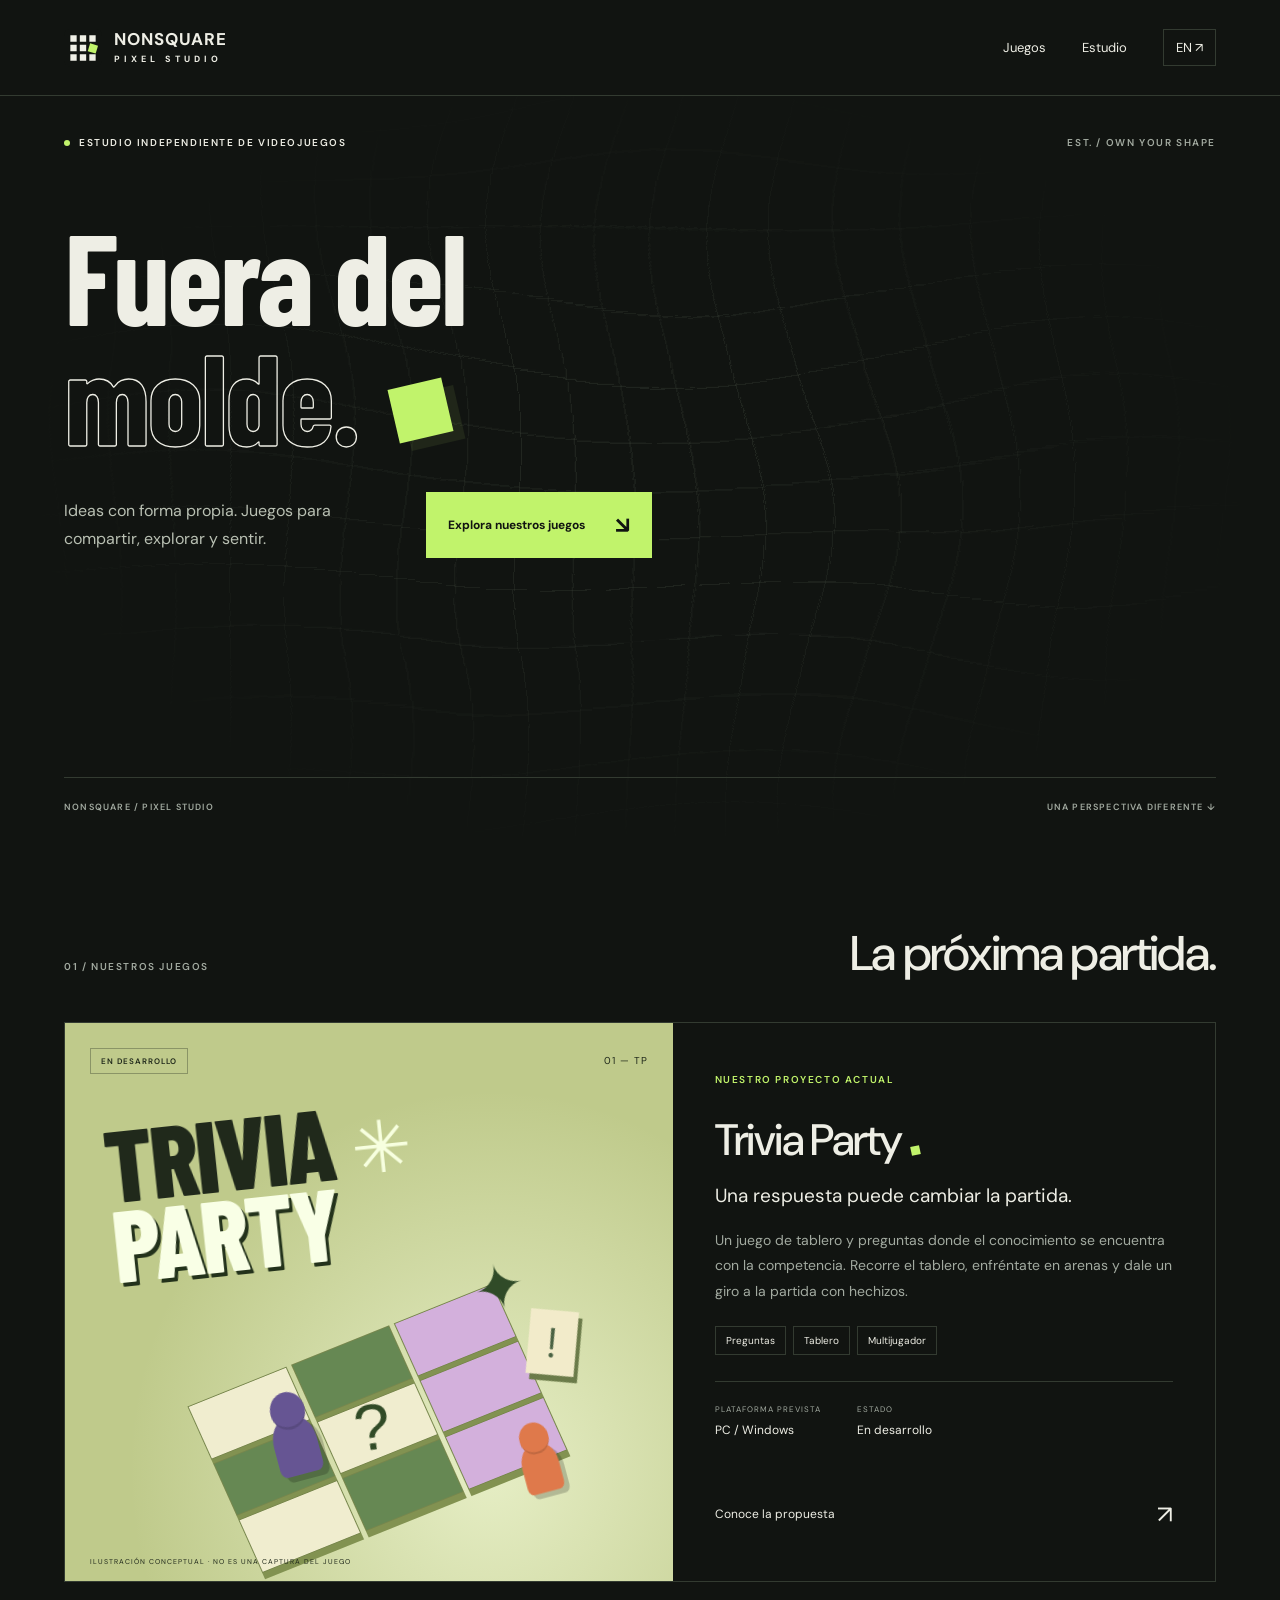
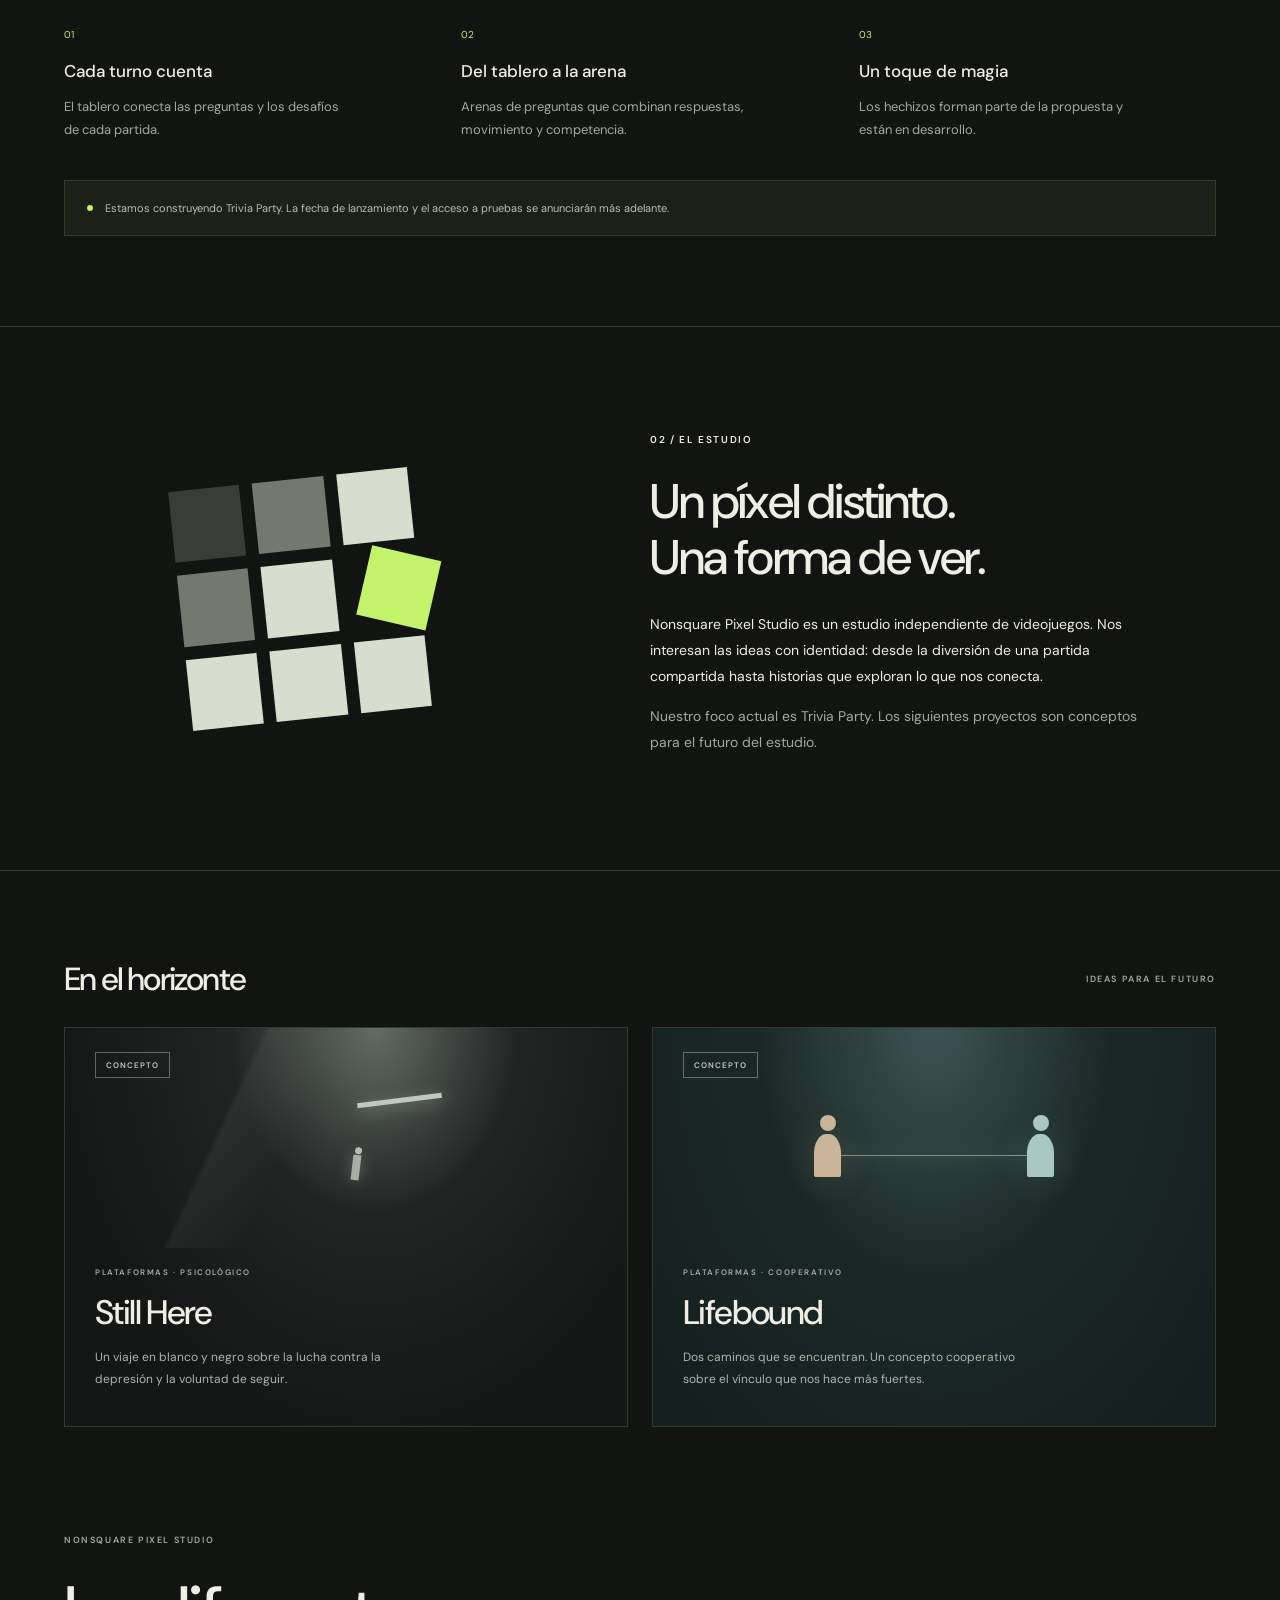
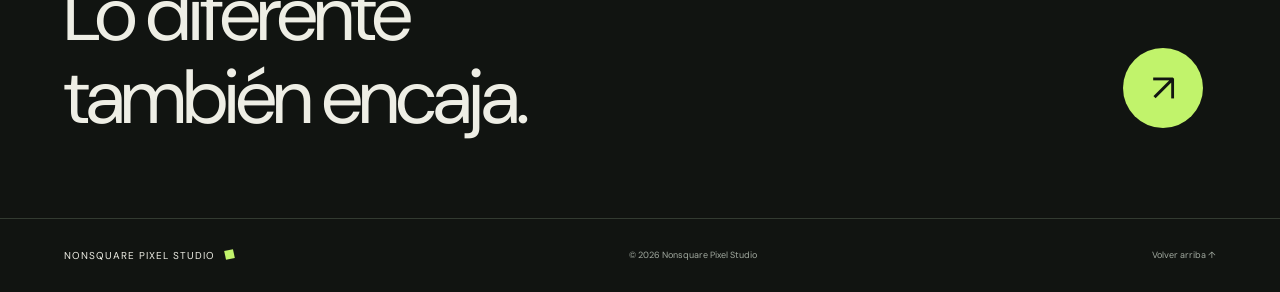
==== index.html @ 7e433d8d "primer commit" ====
<!doctype html>
<html lang="es">
<head>
  <meta charset="utf-8">
  <meta name="viewport" content="width=device-width, initial-scale=1">
  <meta name="theme-color" content="#111411">
  <meta name="description" content="Nonsquare Pixel Studio. Estudio independiente de videojuegos. Descubre Trivia Party y nuestros próximos proyectos.">
  <title>Nonsquare Pixel Studio — Independent games</title>
  <link rel="icon" type="image/svg+xml" href="assets/icon.svg">
  <link rel="stylesheet" href="styles.css">
  <script src="script.js" defer></script>
</head>
<body>
  <a class="skip-link" href="#main" data-es="Saltar al contenido" data-en="Skip to content">Saltar al contenido</a>
  <header class="site-header">
    <a class="brand" href="#" aria-label="Nonsquare Pixel Studio"><img src="assets/icon.svg" width="38" height="38" alt=""><span>NONSQUARE<span class="brand-sub">PIXEL STUDIO</span></span></a>
    <nav aria-label="Principal"><a href="#games" data-es="Juegos" data-en="Games">Juegos</a><a href="#studio" data-es="Estudio" data-en="Studio">Estudio</a><button id="language" type="button" aria-label="Switch to English">EN <span aria-hidden="true">↗</span></button></nav>
  </header>
  <main id="main">
    <section class="hero" aria-labelledby="hero-title">
      <svg class="wave-grid" viewBox="0 0 1440 900" preserveAspectRatio="xMidYMid slice" aria-hidden="true"><defs><pattern id="grid" width="65" height="65" patternUnits="userSpaceOnUse"><path d="M65 0H0V65" fill="none" stroke="#a5b89b" stroke-width=".7"/></pattern><filter id="wave"><feTurbulence type="fractalNoise" baseFrequency=".002 .003" numOctaves="1" seed="8" result="noise"/><feDisplacementMap in="SourceGraphic" in2="noise" scale="190" xChannelSelector="R" yChannelSelector="G"/></filter><radialGradient id="fade"><stop offset="0" stop-color="white"/><stop offset="1" stop-color="black"/></radialGradient><mask id="mask"><rect width="1440" height="900" fill="url(#fade)"/></mask></defs><g mask="url(#mask)" opacity=".45"><rect x="-150" y="-150" width="1800" height="1200" fill="url(#grid)" filter="url(#wave)"/></g></svg>
      <div class="hero-top"><span class="eyebrow"><i></i> <span data-es="ESTUDIO INDEPENDIENTE DE VIDEOJUEGOS" data-en="INDEPENDENT GAME STUDIO">ESTUDIO INDEPENDIENTE DE VIDEOJUEGOS</span></span><span class="tiny hero-index">EST. / OWN YOUR SHAPE</span></div>
      <div class="hero-copy"><h1 id="hero-title"><span data-es="Fuera del" data-en="Outside the">Fuera del</span><br><span class="outlined" data-es="molde." data-en="ordinary.">molde.</span><span class="rogue-pixel" aria-hidden="true"></span></h1><div class="hero-bottom"><p data-es="Ideas con forma propia. Juegos para compartir, explorar y sentir." data-en="Ideas with a shape of their own. Games to share, explore, and feel.">Ideas con forma propia. Juegos para compartir, explorar y sentir.</p><a class="button primary" href="#games"><span data-es="Explora nuestros juegos" data-en="Explore our games">Explora nuestros juegos</span><span aria-hidden="true">↘</span></a></div></div>
      <div class="hero-footer"><span>NONSQUARE / PIXEL STUDIO</span><span data-es="UNA PERSPECTIVA DIFERENTE ↓" data-en="A DIFFERENT PERSPECTIVE ↓">UNA PERSPECTIVA DIFERENTE ↓</span></div>
    </section>
    <section class="games section-wrap" id="games" aria-labelledby="games-title">
      <div class="section-heading"><span class="eyebrow" data-es="01 / NUESTROS JUEGOS" data-en="01 / OUR GAMES">01 / NUESTROS JUEGOS</span><h2 id="games-title" data-es="La próxima partida." data-en="Your next game night.">La próxima partida.</h2></div>
      <article class="featured-game">
        <div class="game-art"><div class="art-top"><span class="tag dark" data-es="EN DESARROLLO" data-en="IN DEVELOPMENT">EN DESARROLLO</span><span>01 — TP</span></div><div class="party-title" aria-hidden="true">TRIVIA<br><span>PARTY</span><b>✳</b></div><div class="board-scene" aria-hidden="true"><div class="board-path"><span></span><span></span><span></span><span></span><span></span><span></span><span></span><span></span><span></span></div><div class="pawn pawn-one"></div><div class="pawn pawn-two"></div><div class="question-tile">?</div><div class="spark">✦</div><div class="floating-tile">!</div></div><span class="art-caption" data-es="ILUSTRACIÓN CONCEPTUAL · NO ES UNA CAPTURA DEL JUEGO" data-en="CONCEPT ART · NOT A GAMEPLAY SCREENSHOT">ILUSTRACIÓN CONCEPTUAL · NO ES UNA CAPTURA DEL JUEGO</span></div>
        <div class="game-copy"><span class="eyebrow accent" data-es="NUESTRO PROYECTO ACTUAL" data-en="OUR CURRENT PROJECT">NUESTRO PROYECTO ACTUAL</span><h3>Trivia Party<span class="small-pixel" aria-hidden="true"></span></h3><p class="lead" data-es="Una respuesta puede cambiar la partida." data-en="One answer can change the game.">Una respuesta puede cambiar la partida.</p><p data-es="Un juego de tablero y preguntas donde el conocimiento se encuentra con la competencia. Recorre el tablero, enfréntate en arenas y dale un giro a la partida con hechizos." data-en="A board and trivia game where knowledge meets competition. Travel across the board, face off in arenas, and turn the game around with spells.">Un juego de tablero y preguntas donde el conocimiento se encuentra con la competencia. Recorre el tablero, enfréntate en arenas y dale un giro a la partida con hechizos.</p><div class="tags"><span data-es="Preguntas" data-en="Trivia">Preguntas</span><span data-es="Tablero" data-en="Board game">Tablero</span><span data-es="Multijugador" data-en="Multiplayer">Multijugador</span></div><dl class="game-details"><div><dt data-es="PLATAFORMA PREVISTA" data-en="PLANNED PLATFORM">PLATAFORMA PREVISTA</dt><dd>PC / Windows</dd></div><div><dt data-es="ESTADO" data-en="STATUS">ESTADO</dt><dd data-es="En desarrollo" data-en="In development">En desarrollo</dd></div></dl><a class="text-link" href="#trivia-details"><span data-es="Conoce la propuesta" data-en="Discover the concept">Conoce la propuesta</span><span aria-hidden="true">↗</span></a></div>
      </article>
      <div class="game-features" id="trivia-details"><div><span class="feature-number">01</span><h4 data-es="Cada turno cuenta" data-en="Every turn counts">Cada turno cuenta</h4><p data-es="El tablero conecta las preguntas y los desafíos de cada partida." data-en="The board connects the questions and challenges of each match.">El tablero conecta las preguntas y los desafíos de cada partida.</p></div><div><span class="feature-number">02</span><h4 data-es="Del tablero a la arena" data-en="From board to arena">Del tablero a la arena</h4><p data-es="Arenas de preguntas que combinan respuestas, movimiento y competencia." data-en="Trivia arenas that bring together answers, movement, and competition.">Arenas de preguntas que combinan respuestas, movimiento y competencia.</p></div><div><span class="feature-number">03</span><h4 data-es="Un toque de magia" data-en="A little magic">Un toque de magia</h4><p data-es="Los hechizos forman parte de la propuesta y están en desarrollo." data-en="Spells are part of the concept and are currently in development.">Los hechizos forman parte de la propuesta y están en desarrollo.</p></div></div>
      <div class="development-note"><span class="status-dot"></span><p data-es="Estamos construyendo Trivia Party. La fecha de lanzamiento y el acceso a pruebas se anunciarán más adelante." data-en="We’re building Trivia Party. A release date and playtest access will be announced later.">Estamos construyendo Trivia Party. La fecha de lanzamiento y el acceso a pruebas se anunciarán más adelante.</p></div>
    </section>
    <section class="studio section-wrap" id="studio" aria-labelledby="studio-title"><div class="studio-symbol" aria-hidden="true"><span></span><span></span><span></span><span></span><span></span><span></span><span></span><span></span><span></span></div><div class="studio-copy"><span class="eyebrow" data-es="02 / EL ESTUDIO" data-en="02 / THE STUDIO">02 / EL ESTUDIO</span><h2 id="studio-title" data-es="Un píxel distinto.\nUna forma de ver." data-en="A different pixel.\nA point of view.">Un píxel distinto.<br>Una forma de ver.</h2><p data-es="Nonsquare Pixel Studio es un estudio independiente de videojuegos. Nos interesan las ideas con identidad: desde la diversión de una partida compartida hasta historias que exploran lo que nos conecta." data-en="Nonsquare Pixel Studio is an independent game studio. We’re drawn to ideas with an identity, from the fun of a shared game to stories that explore what connects us.">Nonsquare Pixel Studio es un estudio independiente de videojuegos. Nos interesan las ideas con identidad: desde la diversión de una partida compartida hasta historias que exploran lo que nos conecta.</p><p class="muted" data-es="Nuestro foco actual es Trivia Party. Los siguientes proyectos son conceptos para el futuro del estudio." data-en="Our current focus is Trivia Party. The following projects are concepts for the studio’s future.">Nuestro foco actual es Trivia Party. Los siguientes proyectos son conceptos para el futuro del estudio.</p></div></section>
    <section class="future section-wrap" aria-labelledby="future-title"><div class="future-heading"><h2 id="future-title" data-es="En el horizonte" data-en="On the horizon">En el horizonte</h2><span class="eyebrow" data-es="IDEAS PARA EL FUTURO" data-en="IDEAS FOR THE FUTURE">IDEAS PARA EL FUTURO</span></div><div class="future-grid"><article class="future-card still"><span class="tag" data-es="CONCEPTO" data-en="CONCEPT">CONCEPTO</span><div class="still-art" aria-hidden="true"><span></span></div><div class="future-content"><span class="tiny" data-es="PLATAFORMAS · PSICOLÓGICO" data-en="PLATFORMER · PSYCHOLOGICAL">PLATAFORMAS · PSICOLÓGICO</span><h3>Still Here</h3><p data-es="Un viaje en blanco y negro sobre la lucha contra la depresión y la voluntad de seguir." data-en="A black-and-white journey about the struggle with depression and the will to keep going.">Un viaje en blanco y negro sobre la lucha contra la depresión y la voluntad de seguir.</p></div></article><article class="future-card lifebound"><span class="tag" data-es="CONCEPTO" data-en="CONCEPT">CONCEPTO</span><div class="life-art" aria-hidden="true"><span></span><i></i><span></span></div><div class="future-content"><span class="tiny" data-es="PLATAFORMAS · COOPERATIVO" data-en="PLATFORMER · CO-OP">PLATAFORMAS · COOPERATIVO</span><h3>Lifebound</h3><p data-es="Dos caminos que se encuentran. Un concepto cooperativo sobre el vínculo que nos hace más fuertes." data-en="Two paths that meet. A co-op concept about the connection that makes us stronger.">Dos caminos que se encuentran. Un concepto cooperativo sobre el vínculo que nos hace más fuertes.</p></div></article></div></section>
    <section class="closing section-wrap"><span class="eyebrow">NONSQUARE PIXEL STUDIO</span><p data-es="Lo diferente\ntambién encaja." data-en="Different\nbelongs here.">Lo diferente<br>también encaja.</p><a href="#games" class="round-link" aria-label="Volver a los juegos" data-label-es="Volver a los juegos" data-label-en="Back to games">↗</a></section>
  </main>
  <footer class="site-footer"><a class="footer-name" href="#">NONSQUARE PIXEL STUDIO<span class="small-pixel" aria-hidden="true"></span></a><span>© <span id="year">2026</span> Nonsquare Pixel Studio</span><a href="#" data-es="Volver arriba ↑" data-en="Back to top ↑">Volver arriba ↑</a></footer>
</body>
</html>
---- styles.css ----
@import url('https://fonts.googleapis.com/css2?family=Barlow+Condensed:wght@600;700;800&family=DM+Sans:wght@400;500;600;700&display=swap');
:root{--bg:#111411;--paper:#eeeee5;--muted:#a2aaa0;--green:#c1f36b;--line:#333b31}*{box-sizing:border-box}html{scroll-behavior:smooth;scroll-padding-top:95px}body{margin:0;background:var(--bg);color:var(--paper);font-family:'DM Sans',Arial,sans-serif;-webkit-font-smoothing:antialiased}a{color:inherit;text-decoration:none}button{font:inherit}a,button{-webkit-tap-highlight-color:transparent}a:focus-visible,button:focus-visible{outline:2px solid var(--green);outline-offset:7px}::selection{background:var(--green);color:var(--bg)}.skip-link{position:fixed;top:-80px;left:20px;background:var(--green);color:var(--bg);padding:15px;z-index:10}.skip-link:focus{top:15px}.site-header{height:96px;max-width:1440px;margin:auto;padding:0 5%;display:flex;align-items:center;justify-content:space-between;border-bottom:1px solid var(--line)}.brand{display:flex;align-items:center;gap:12px;font-size:17px;font-weight:700;letter-spacing:1px;line-height:1.1}.brand-sub{display:block;font-size:9px;letter-spacing:4px;margin-top:6px}nav{display:flex;gap:36px;align-items:center;font-size:13px}nav a:hover,.text-link:hover,footer a:hover{color:var(--green)}#language{background:transparent;color:var(--paper);border:1px solid var(--line);padding:9px 12px;cursor:pointer}#language:hover{border-color:var(--green)}.hero{max-width:1440px;margin:auto;min-height:740px;position:relative;overflow:hidden;padding:40px 5% 0;display:flex;flex-direction:column}.wave-grid{position:absolute;width:100%;height:100%;inset:0;z-index:-1}.hero-top,.hero-footer{display:flex;justify-content:space-between;gap:20px}.eyebrow,.tiny,.hero-footer,.tag{font-size:10px;letter-spacing:1.6px;font-weight:600}.eyebrow{display:inline-flex;align-items:center;gap:9px}.eyebrow i,.status-dot{width:6px;height:6px;background:var(--green);display:inline-block;flex-shrink:0;border-radius:50%}.hero-index{color:var(--muted)}.hero-copy{padding:66px 0 70px;max-width:1000px}h1{font-size:clamp(90px,10vw,148px);font-family:'Barlow Condensed','Arial Narrow',Impact,sans-serif;font-weight:700;letter-spacing:-3px;line-height:.94;margin:0;position:relative;width:fit-content}.outlined{color:transparent;-webkit-text-stroke:1.3px var(--paper)}.rogue-pixel{display:inline-block;width:55px;height:55px;background:var(--green);transform:rotate(-13deg);margin:0 0 8px 35px;box-shadow:10px 10px 0 #c1f36b15}.hero-bottom{display:flex;gap:72px;align-items:center;margin-top:36px}.hero-bottom p{font-size:16px;line-height:1.7;color:#b9c0b3;max-width:290px;margin:0}.button{display:inline-flex;align-items:center;gap:30px;font-size:12px;font-weight:700;padding:18px 22px;transition:background .2s,transform .2s}.primary{background:var(--green);color:var(--bg)}.primary:hover{background:#d5ff99;transform:translateY(-3px)}.button>span:last-child{font-size:23px}.hero-footer{margin-top:auto;border-top:1px solid var(--line);padding:23px 0;font-size:9px;letter-spacing:1.2px;color:var(--muted)}.section-wrap{max-width:1440px;padding:90px 5%;margin:auto}.section-heading{display:flex;align-items:baseline;justify-content:space-between;margin-bottom:40px}.section-heading .eyebrow{color:var(--muted)}h2{font-size:clamp(30px,3.8vw,51px);font-weight:500;letter-spacing:-1.8px;margin:0;line-height:1.15;white-space:pre-line}.featured-game{display:grid;grid-template-columns:1.12fr 1fr;min-height:560px;border:1px solid var(--line)}.game-art{background:#bfca8b;color:#20291b;min-height:550px;position:relative;overflow:hidden;padding:25px;background-image:radial-gradient(ellipse at 70% 80%,#e6eec5,transparent 60%)}.art-top{display:flex;justify-content:space-between;font-size:10px;letter-spacing:1px;align-items:center}.tag{padding:7px 10px;border:1px solid #ffffff55;display:inline-block;font-size:8px;letter-spacing:1px}.tag.dark{border-color:#20291b55}.party-title{font-family:'Barlow Condensed',Impact,sans-serif;font-weight:800;font-size:100px;letter-spacing:-3px;line-height:.8;position:relative;margin:38px 0 0 18px;transform:rotate(-6deg);width:fit-content;z-index:2}.party-title>span{color:#f9ffe6;text-shadow:3px 4px #23321b}.party-title b{position:absolute;right:-75px;top:20px;color:#f7ffdf;font-size:72px;font-weight:400}.board-scene{position:absolute;width:420px;height:270px;bottom:40px;left:50%;transform:translateX(-42%) rotate(-15deg)}.board-path{display:grid;grid-template-columns:repeat(3,1fr);gap:5px;transform:rotateX(30deg) rotateZ(-8deg);position:absolute;bottom:15px;left:15px;width:330px;height:210px}.board-path span{background:#f0edcf;border:1px solid #77864c;box-shadow:0 8px 0 #829251}.board-path span:nth-child(2n){background:#668853}.board-path span:nth-child(3n){background:#d3b0dc}.question-tile{position:absolute;bottom:85px;left:157px;font-family:Impact,sans-serif;font-size:65px;transform:rotate(8deg);color:#314b27}.pawn{position:absolute;width:44px;height:59px;background:#665593;border-radius:45% 45% 15% 15%;box-shadow:5px 6px 0 #0003;z-index:2}.pawn:before{content:'';position:absolute;width:35px;height:35px;background:inherit;border-radius:50%;left:5px;top:-25px;border-bottom:3px solid #0002}.pawn-one{left:75px;bottom:95px}.pawn-two{background:#df794b;right:70px;bottom:10px;transform:scale(.85)}.spark{position:absolute;right:60px;top:5px;font-size:62px;color:#304b28}.floating-tile{position:absolute;background:#f2ebca;color:#4a6243;padding:5px 20px;font-size:42px;right:25px;top:80px;transform:rotate(20deg);box-shadow:4px 6px 0 #6b7b49}.art-caption{position:absolute;bottom:15px;left:25px;font-size:7px;letter-spacing:1px;max-width:90%}.game-copy{padding:50px 42px;display:flex;flex-direction:column;align-items:flex-start}.accent{color:var(--green)}h3{font-size:44px;letter-spacing:-1.6px;font-weight:500;margin:25px 0 14px}.small-pixel{width:9px;height:9px;background:var(--green);display:inline-block;margin-left:10px;transform:rotate(-12deg)}.lead{font-size:19px!important;color:var(--paper)!important;line-height:1.4!important}.game-copy p{font-size:14px;line-height:1.85;color:var(--muted);margin:0 0 18px}.tags{display:flex;flex-wrap:wrap;gap:7px;margin-top:3px}.tags span{font-size:10px;border:1px solid var(--line);padding:7px 10px}.game-details{display:flex;gap:36px;width:100%;border-top:1px solid var(--line);padding-top:22px;margin:26px 0}.game-details dt{font-size:8px;color:var(--muted);letter-spacing:1px}.game-details dd{margin:8px 0 0;font-size:12px}.text-link{display:flex;align-items:center;justify-content:space-between;width:100%;padding-top:6px;margin-top:auto;font-size:12px}.text-link>span:last-child{font-size:25px}.game-features{display:grid;grid-template-columns:repeat(3,1fr);gap:40px;padding-top:40px;scroll-margin-top:20px}.feature-number{color:var(--green);font-size:10px}.game-features h4{font-size:17px;font-weight:500;margin:17px 0 10px}.game-features p{font-size:13px;line-height:1.8;color:var(--muted);max-width:290px}.development-note{margin-top:25px;display:flex;align-items:center;gap:12px;padding:18px 22px;background:#1b2118;border:1px solid #303d25}.development-note p{font-size:11px;line-height:1.7;margin:0;color:#b8c0ae}.studio{display:grid;grid-template-columns:1fr 1.2fr;gap:10%;border-top:1px solid var(--line);border-bottom:1px solid var(--line);align-items:center;padding-top:100px;padding-bottom:100px}.studio-symbol{display:grid;grid-template-columns:repeat(3,1fr);gap:13px;width:240px;height:240px;transform:rotate(-6deg);margin:auto}.studio-symbol span{background:#d8ddce}.studio-symbol span:nth-child(6){background:var(--green);transform:rotate(19deg) translate(14px,-5px)}.studio-symbol span:nth-child(1){opacity:.2}.studio-symbol span:nth-child(2),.studio-symbol span:nth-child(4){opacity:.5}.studio-copy h2{margin:26px 0}.studio-copy p{font-size:14px;line-height:1.85;max-width:510px}.muted{color:var(--muted)}.future-heading{display:flex;justify-content:space-between;align-items:center;gap:20px;margin-bottom:30px}.future-heading h2{font-size:32px}.future-heading .eyebrow{color:var(--muted);font-size:9px}.future-grid{display:grid;grid-template-columns:1fr 1fr;gap:24px}.future-card{position:relative;min-height:400px;padding:24px 30px;overflow:hidden;border:1px solid var(--line);display:flex;flex-direction:column;justify-content:space-between;background:#191c1b}.future-card .tag{align-self:flex-start;z-index:2;color:#c1c8be}.future-content{position:relative;z-index:2;padding-top:155px}.future-content .tiny{font-size:8px;color:#a6aca3}.future-content h3{font-size:34px;margin:10px 0}.future-content p{font-size:12px;color:#aeb6ab;line-height:1.8;max-width:340px}.still{background:radial-gradient(ellipse at 55% 0%,#646b65 0%,#202423 33%,#131615 75%)}.still-art{position:absolute;top:0;left:0;width:100%;height:220px;background:linear-gradient(115deg,transparent 30%,#bfc7bb12 31%,transparent 42%)}.still-art:before{content:'';position:absolute;top:70px;left:52%;width:85px;height:5px;background:#c0c9bf;box-shadow:0 3px 15px #d1d8ce70;transform:rotate(-7deg)}.still-art span{position:absolute;top:127px;left:51%;width:8px;height:25px;background:#a7aea5;transform:rotate(7deg);box-shadow:0 0 15px #fff4}.still-art span:before{content:'';position:absolute;top:-8px;left:1px;width:7px;height:7px;background:#b6bdb4;border-radius:50%}.lifebound{background:radial-gradient(ellipse at 50% 0%,#3d5353 0%,#192827 45%,#14201e 90%)}.life-art{position:absolute;top:80px;width:240px;left:50%;transform:translateX(-50%);height:95px;display:flex;align-items:center;justify-content:space-between}.life-art span{width:27px;height:43px;border-radius:45% 45% 5% 5%;background:#c9b498;box-shadow:0 0 35px #d3b57d33;position:relative}.life-art span:last-child{background:#a9c7c3;box-shadow:0 0 35px #a9c7c333}.life-art span:before{content:'';position:absolute;top:-19px;left:6px;width:16px;height:16px;background:inherit;border-radius:50%}.life-art i{height:1px;flex:1;background:linear-gradient(90deg,#c9b498,#a9c7c3);box-shadow:0 0 20px #c7edd6;opacity:.65}.closing{position:relative;padding-top:10px;padding-bottom:80px}.closing p{font-size:clamp(42px,6vw,80px);line-height:1.07;letter-spacing:-3px;white-space:pre-line;margin:25px 0 0;max-width:75%}.closing .eyebrow{color:var(--muted);font-size:9px}.round-link{width:80px;height:80px;background:var(--green);color:var(--bg);border-radius:50%;position:absolute;right:6%;bottom:90px;display:grid;place-items:center;font-size:38px;transition:transform .2s}.round-link:hover{transform:rotate(12deg)}.site-footer{border-top:1px solid var(--line);max-width:1440px;margin:auto;padding:30px 5%;display:flex;align-items:center;justify-content:space-between;gap:20px;font-size:9px;color:var(--muted)}.footer-name{font-size:10px;letter-spacing:1px;color:var(--paper)}
.hero{isolation:isolate}
@media(min-width:1500px){.hero{min-height:810px}.hero-copy{padding-top:90px}}@media(max-width:1000px){.game-copy{padding:35px 28px}.party-title{font-size:82px;margin-left:0}.board-scene{transform:translateX(-48%) rotate(-15deg) scale(.85)}.game-details{gap:20px}.studio-symbol{width:190px;height:190px}.hero-index{display:none}h3{font-size:38px}}@media(max-width:700px){.site-header{height:80px;padding:0 6%}.brand{font-size:13px;gap:7px}.brand img{width:31px;height:31px}.brand-sub{font-size:7px;letter-spacing:3px}nav{gap:16px;font-size:11px}#language{padding:7px}.hero{padding:28px 6% 0;min-height:690px}.eyebrow{font-size:8px;letter-spacing:1.2px}.hero-copy{padding:80px 0 60px}h1{font-size:clamp(76px,17vw,118px);letter-spacing:-1.5px}.rogue-pixel{width:30px;height:30px;margin-left:15px}.hero-bottom{flex-direction:column;align-items:flex-start;gap:25px;margin-top:28px}.hero-bottom p{font-size:14px;max-width:270px}.hero-footer{font-size:7px;letter-spacing:.6px;gap:8px}.section-wrap{padding:60px 6%}.section-heading{display:block}.section-heading h2{margin-top:18px;font-size:36px}.featured-game{grid-template-columns:1fr}.game-art{min-height:480px}.party-title{font-size:95px;margin-left:15px}.board-scene{transform:translateX(-43%) rotate(-15deg) scale(.95)}.game-copy{padding:34px 27px}.game-copy h3{font-size:39px}.game-features{grid-template-columns:1fr;gap:17px;padding-top:30px}.game-features>div{position:relative;padding-left:38px;border-bottom:1px solid var(--line);padding-bottom:14px}.feature-number{position:absolute;left:0;top:19px}.game-features p{max-width:none}.development-note{padding:16px}.studio{grid-template-columns:1fr;gap:55px}.studio-symbol{width:150px;height:150px;gap:9px}.studio-copy h2{font-size:35px}.future-heading{align-items:flex-start;flex-direction:column;gap:13px}.future-grid{grid-template-columns:1fr}.future-card{min-height:365px}.future-content{padding-top:130px}.closing{padding-top:0}.closing p{font-size:44px;letter-spacing:-1.5px}.round-link{width:54px;height:54px;font-size:27px;bottom:65px}.site-footer{flex-wrap:wrap;padding:25px 6%;font-size:8px}.site-footer .footer-name{flex-basis:100%;font-size:9px}.button{padding:15px 18px}}@media(prefers-reduced-motion:reduce){html{scroll-behavior:auto}*,*:before,*:after{transition:none!important;animation:none!important}}
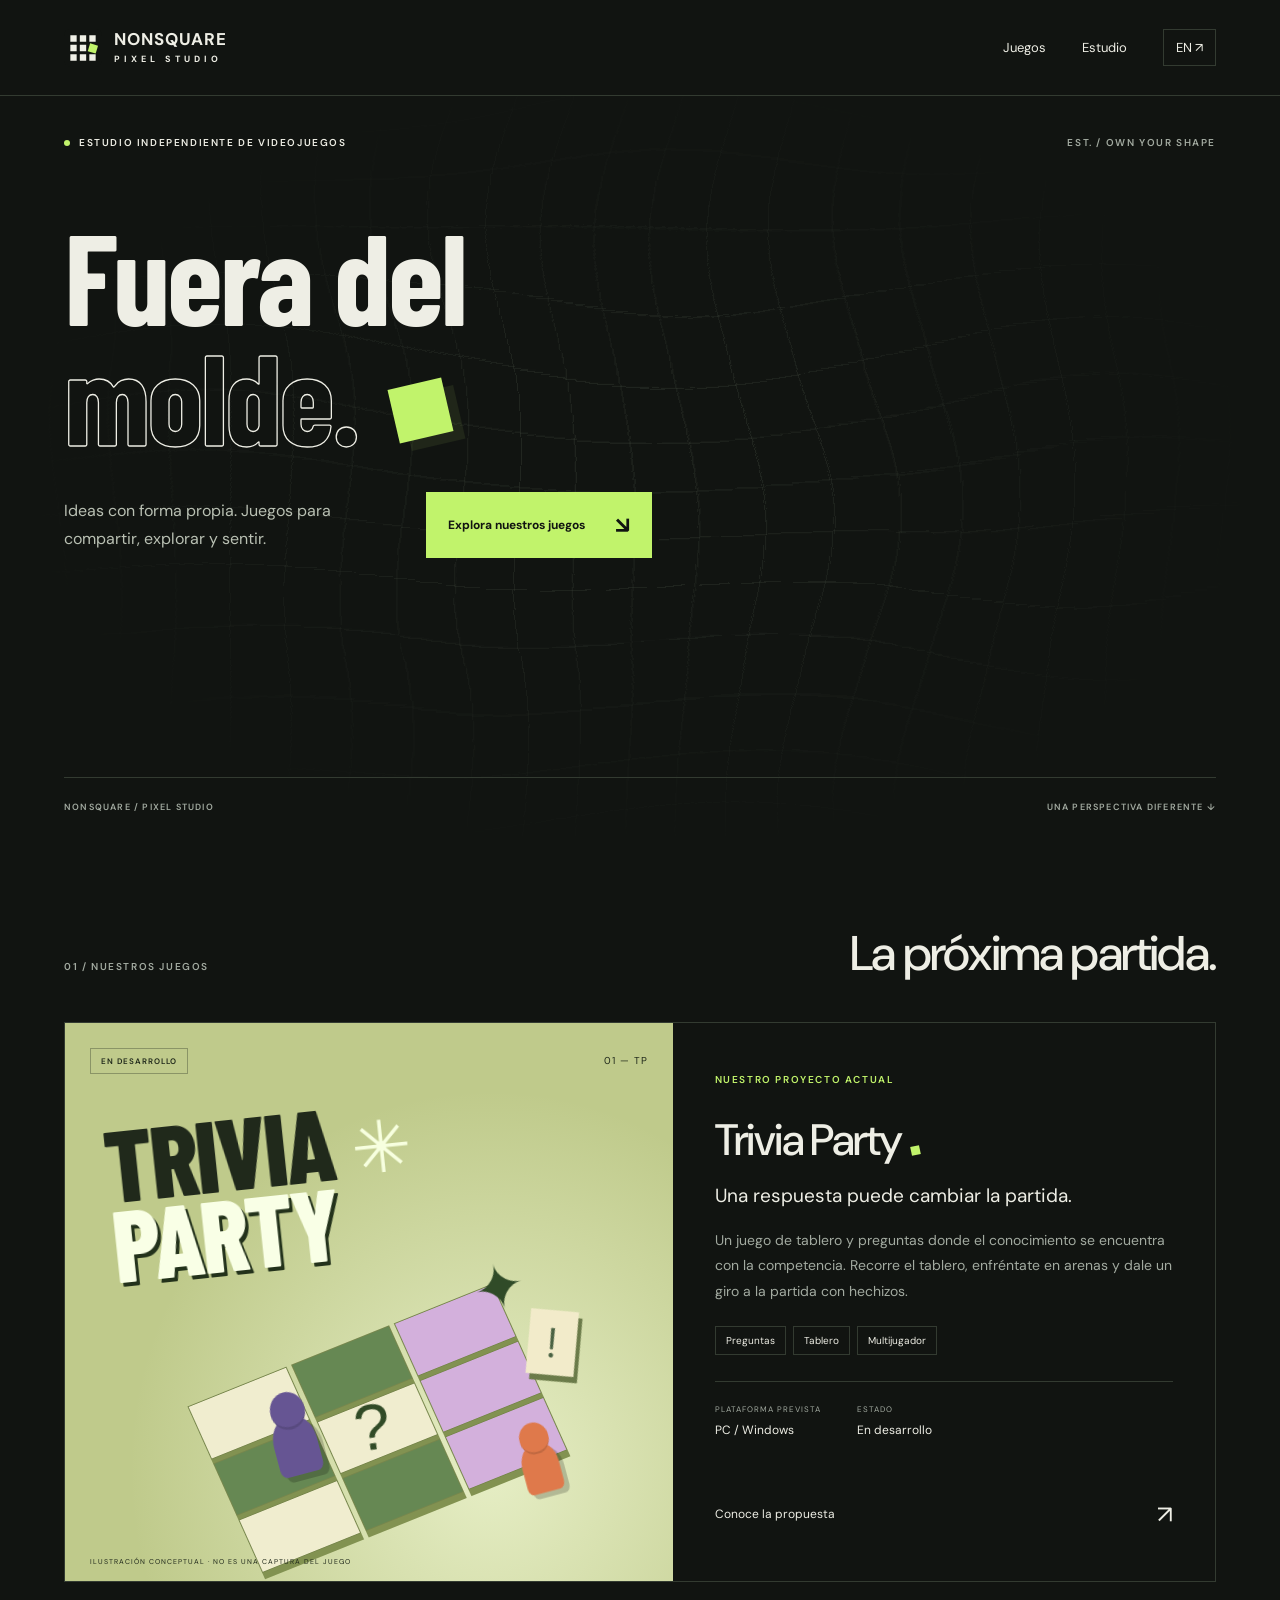
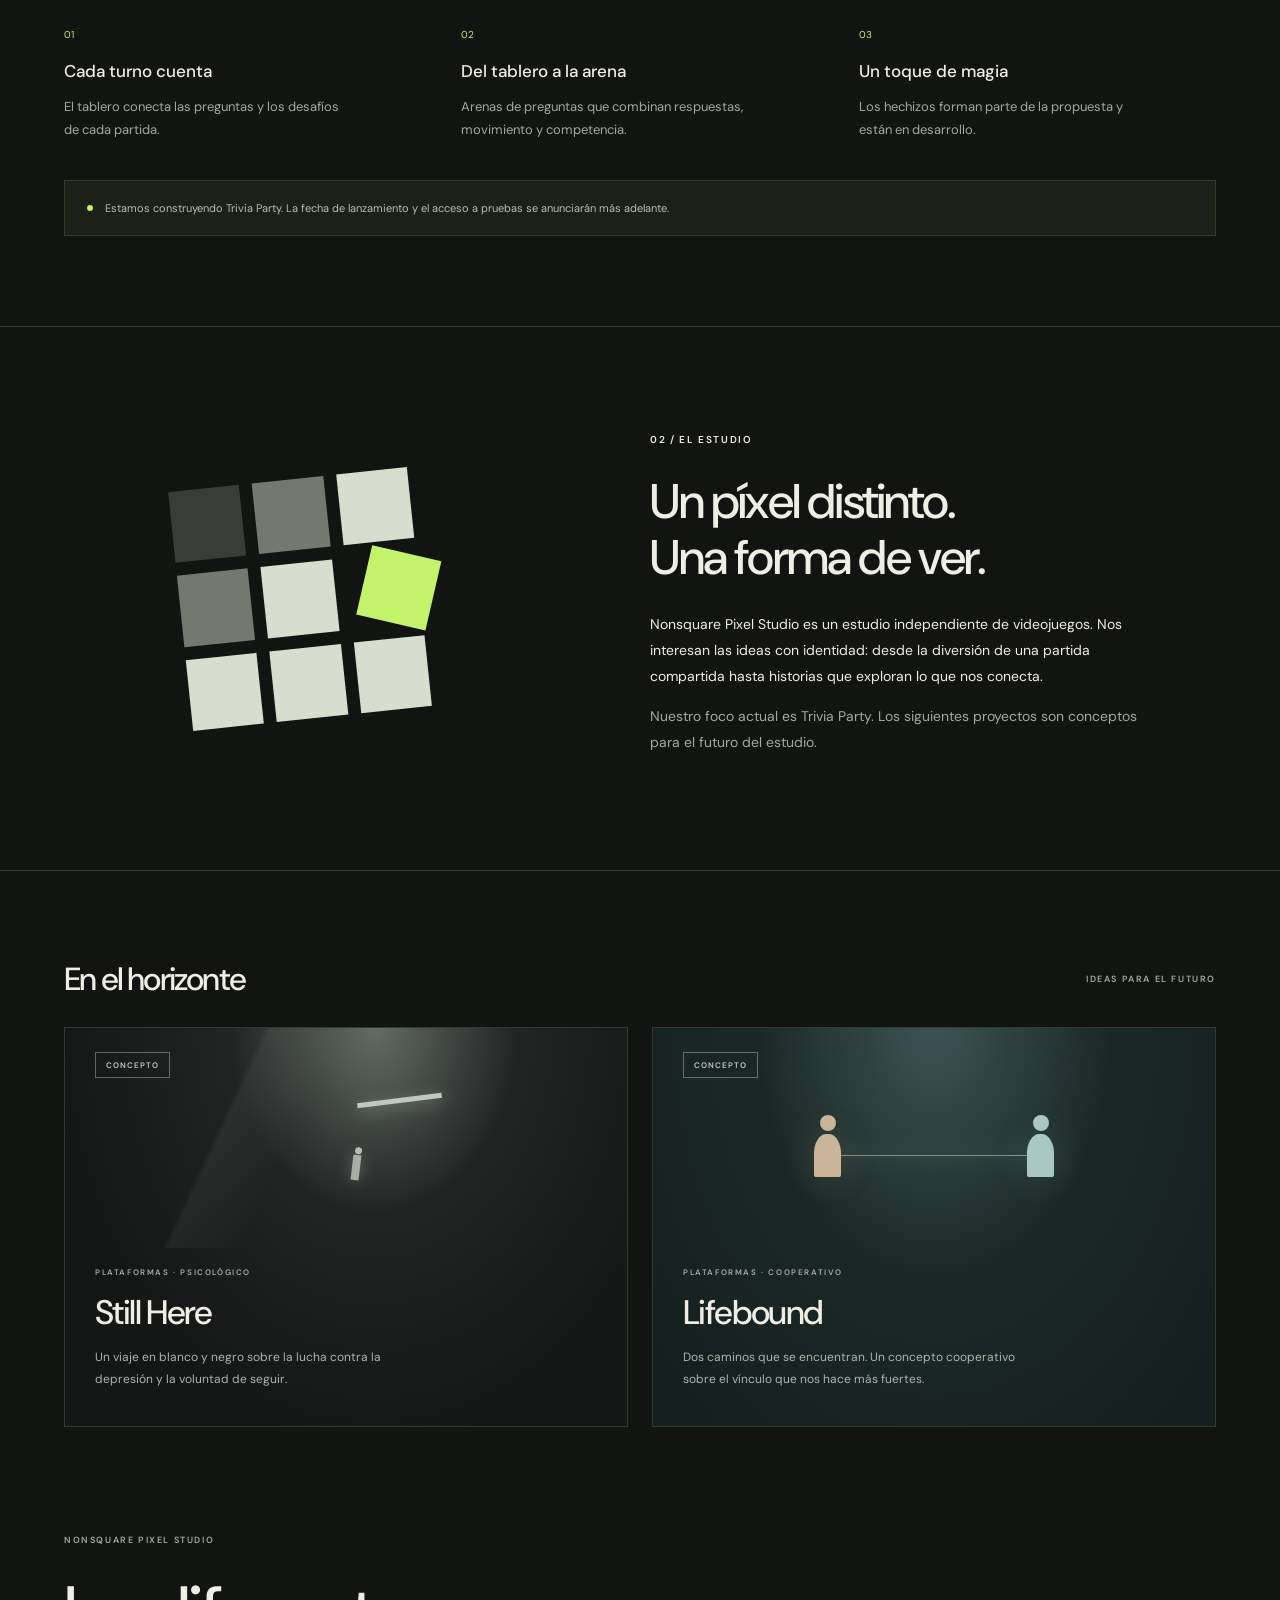
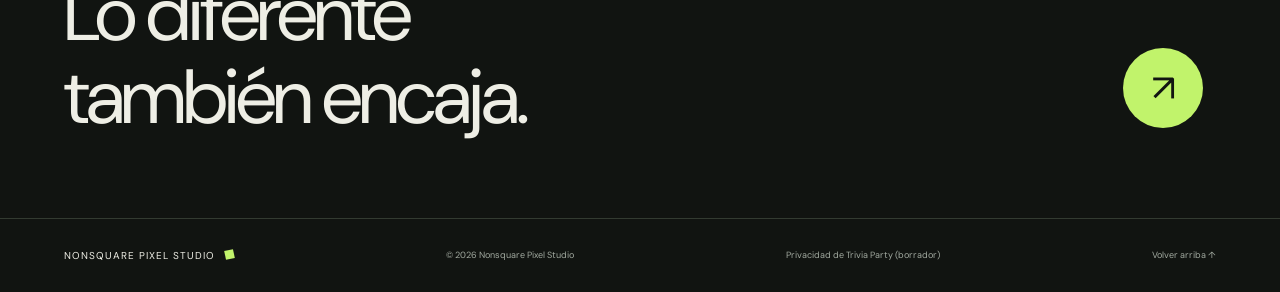
==== commit 84315d0f: "Privacy added" ====
--- a/index.html
+++ b/index.html
@@ -36,6 +36,6 @@
     <section class="future section-wrap" aria-labelledby="future-title"><div class="future-heading"><h2 id="future-title" data-es="En el horizonte" data-en="On the horizon">En el horizonte</h2><span class="eyebrow" data-es="IDEAS PARA EL FUTURO" data-en="IDEAS FOR THE FUTURE">IDEAS PARA EL FUTURO</span></div><div class="future-grid"><article class="future-card still"><span class="tag" data-es="CONCEPTO" data-en="CONCEPT">CONCEPTO</span><div class="still-art" aria-hidden="true"><span></span></div><div class="future-content"><span class="tiny" data-es="PLATAFORMAS · PSICOLÓGICO" data-en="PLATFORMER · PSYCHOLOGICAL">PLATAFORMAS · PSICOLÓGICO</span><h3>Still Here</h3><p data-es="Un viaje en blanco y negro sobre la lucha contra la depresión y la voluntad de seguir." data-en="A black-and-white journey about the struggle with depression and the will to keep going.">Un viaje en blanco y negro sobre la lucha contra la depresión y la voluntad de seguir.</p></div></article><article class="future-card lifebound"><span class="tag" data-es="CONCEPTO" data-en="CONCEPT">CONCEPTO</span><div class="life-art" aria-hidden="true"><span></span><i></i><span></span></div><div class="future-content"><span class="tiny" data-es="PLATAFORMAS · COOPERATIVO" data-en="PLATFORMER · CO-OP">PLATAFORMAS · COOPERATIVO</span><h3>Lifebound</h3><p data-es="Dos caminos que se encuentran. Un concepto cooperativo sobre el vínculo que nos hace más fuertes." data-en="Two paths that meet. A co-op concept about the connection that makes us stronger.">Dos caminos que se encuentran. Un concepto cooperativo sobre el vínculo que nos hace más fuertes.</p></div></article></div></section>
     <section class="closing section-wrap"><span class="eyebrow">NONSQUARE PIXEL STUDIO</span><p data-es="Lo diferente\ntambién encaja." data-en="Different\nbelongs here.">Lo diferente<br>también encaja.</p><a href="#games" class="round-link" aria-label="Volver a los juegos" data-label-es="Volver a los juegos" data-label-en="Back to games">↗</a></section>
   </main>
-  <footer class="site-footer"><a class="footer-name" href="#">NONSQUARE PIXEL STUDIO<span class="small-pixel" aria-hidden="true"></span></a><span>© <span id="year">2026</span> Nonsquare Pixel Studio</span><a href="#" data-es="Volver arriba ↑" data-en="Back to top ↑">Volver arriba ↑</a></footer>
+  <footer class="site-footer"><a class="footer-name" href="#">NONSQUARE PIXEL STUDIO<span class="small-pixel" aria-hidden="true"></span></a><span>© <span id="year">2026</span> Nonsquare Pixel Studio</span><a href="privacy.html" data-es="Privacidad de Trivia Party (borrador)" data-en="Trivia Party privacy (draft)">Privacidad de Trivia Party (borrador)</a><a href="#" data-es="Volver arriba ↑" data-en="Back to top ↑">Volver arriba ↑</a></footer>
 </body>
 </html>
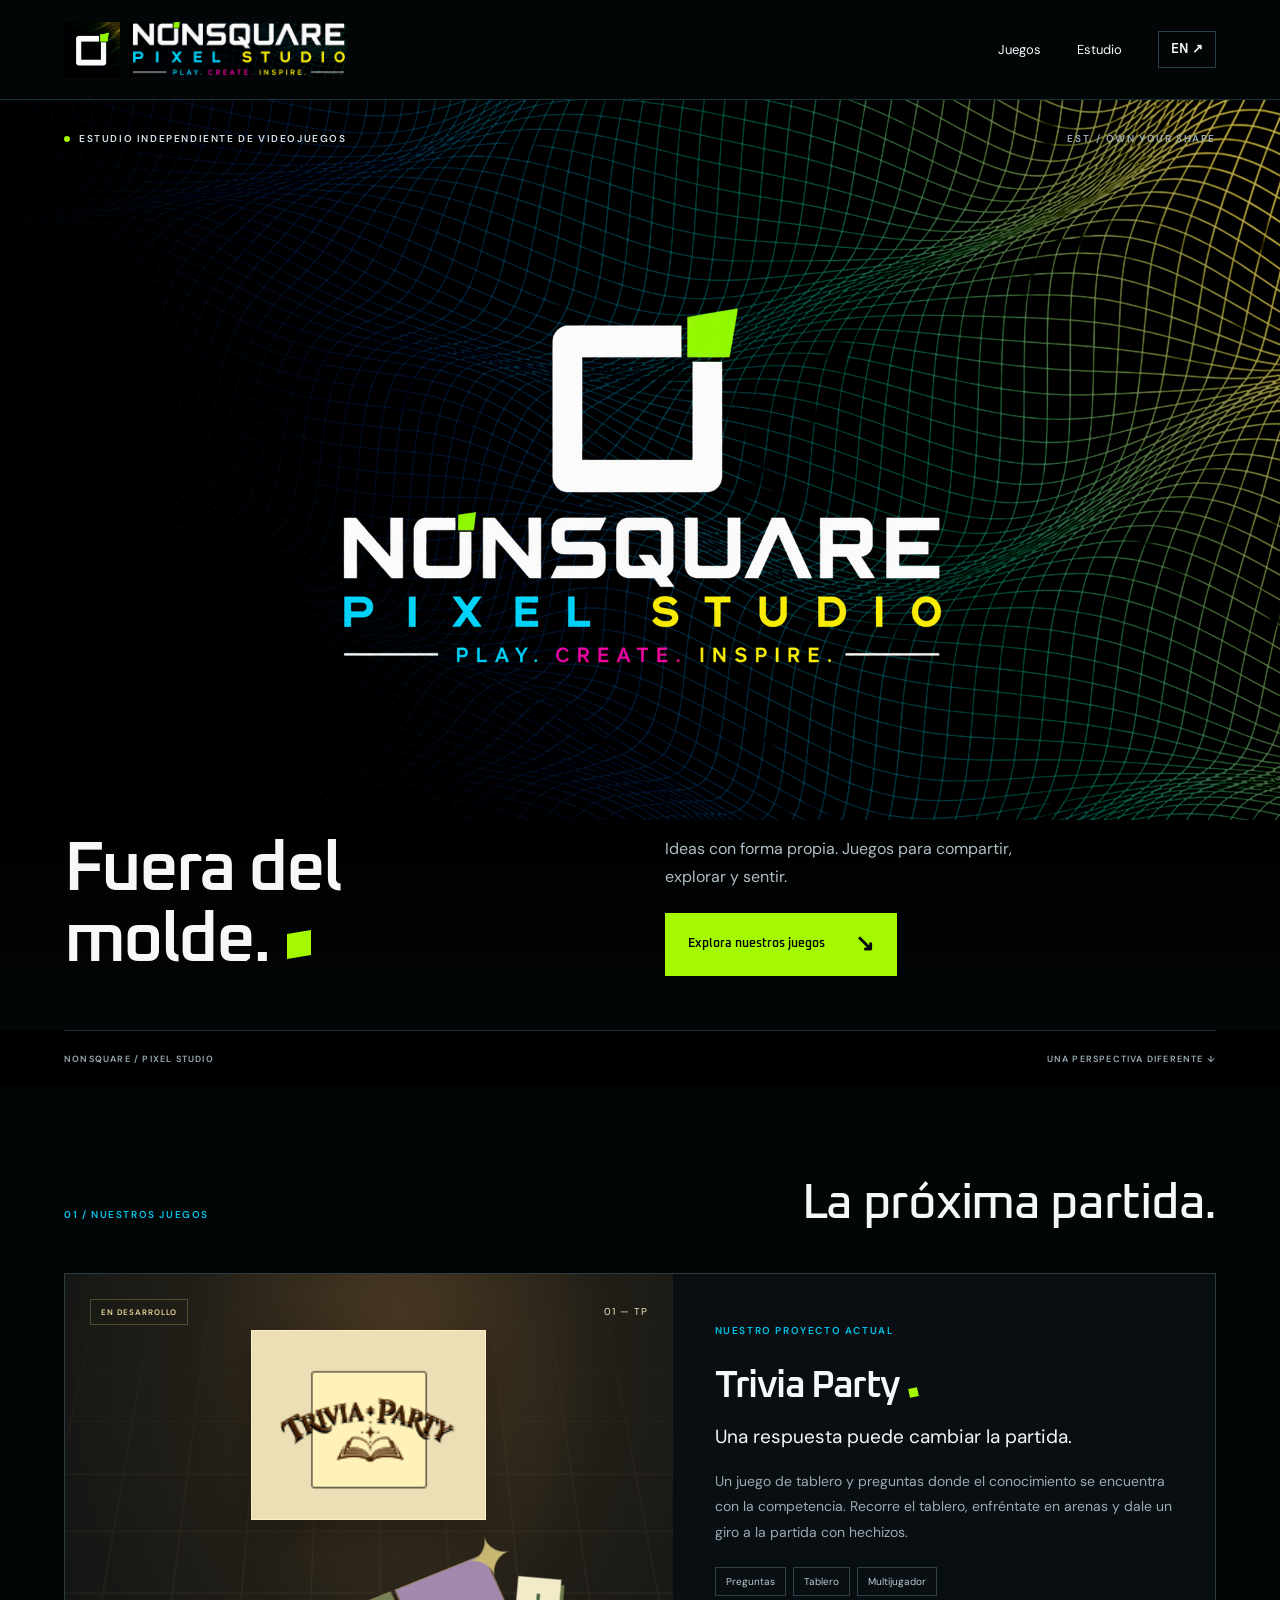
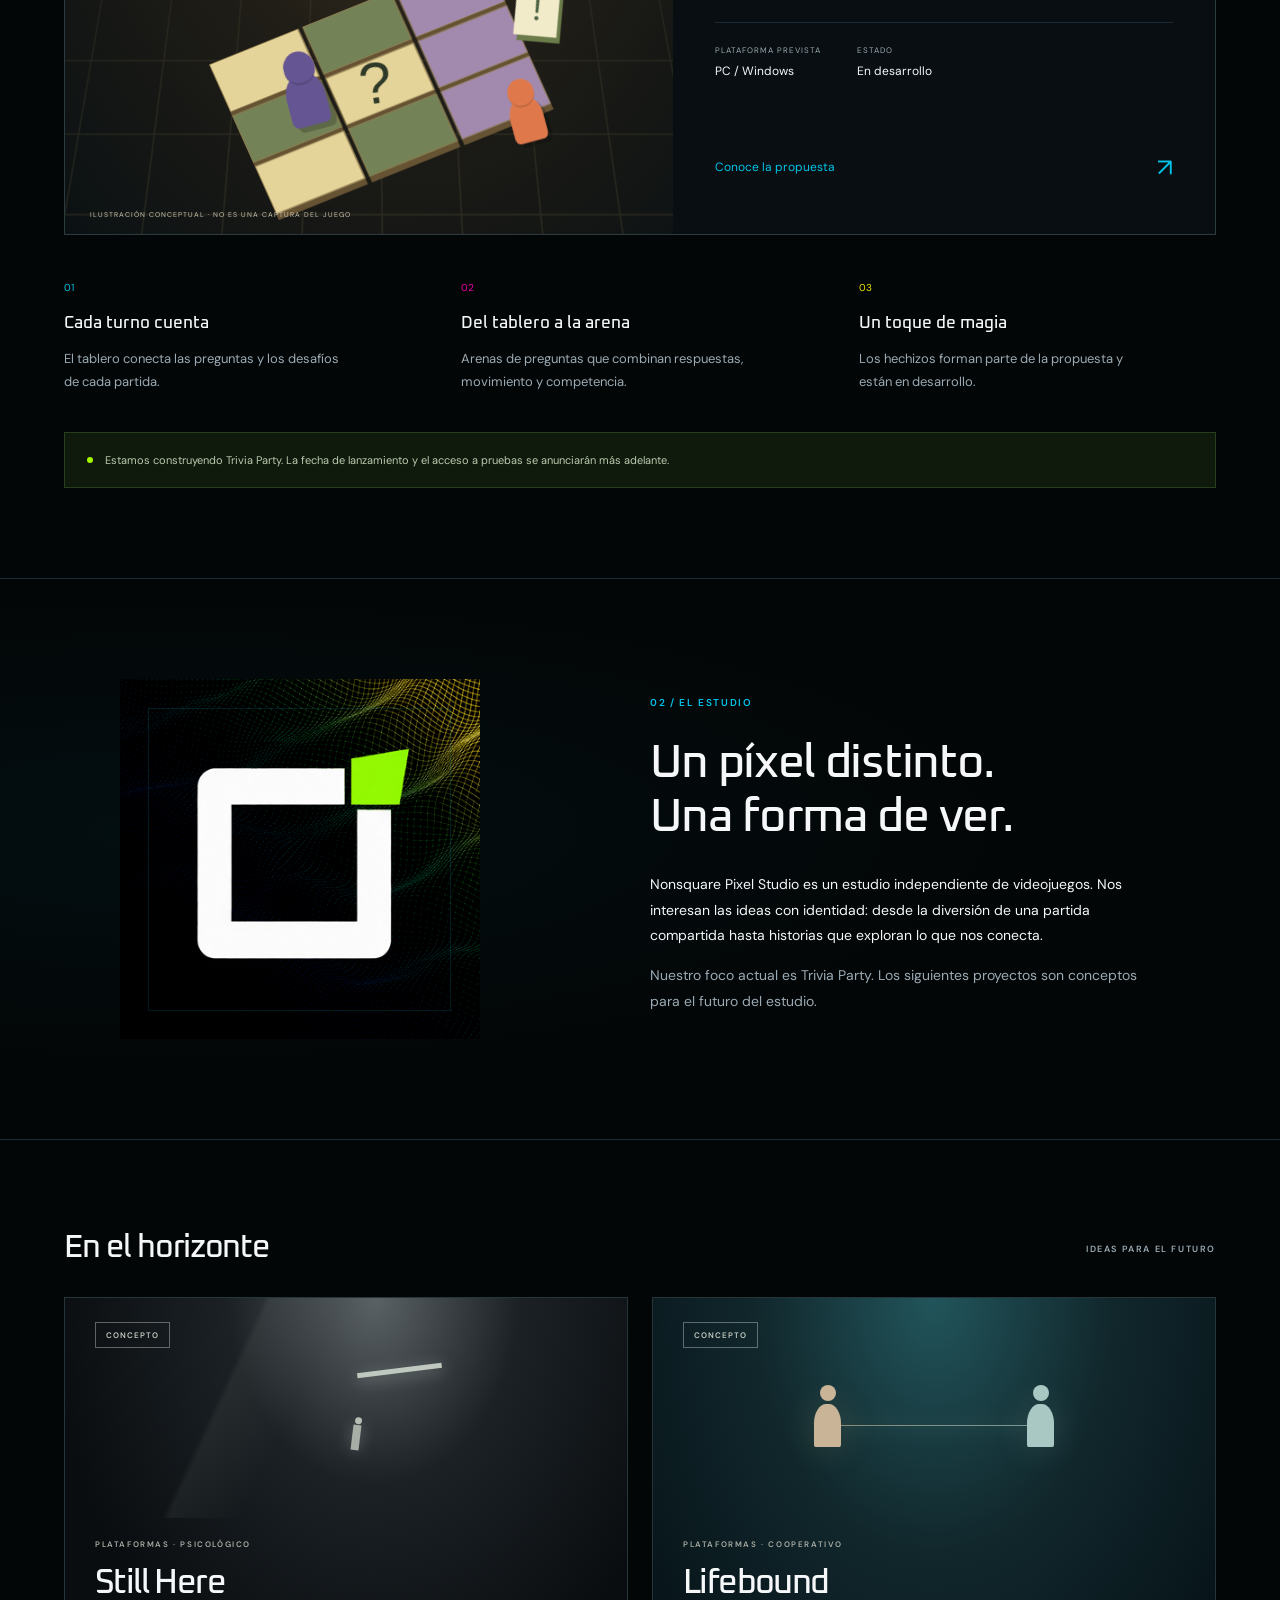
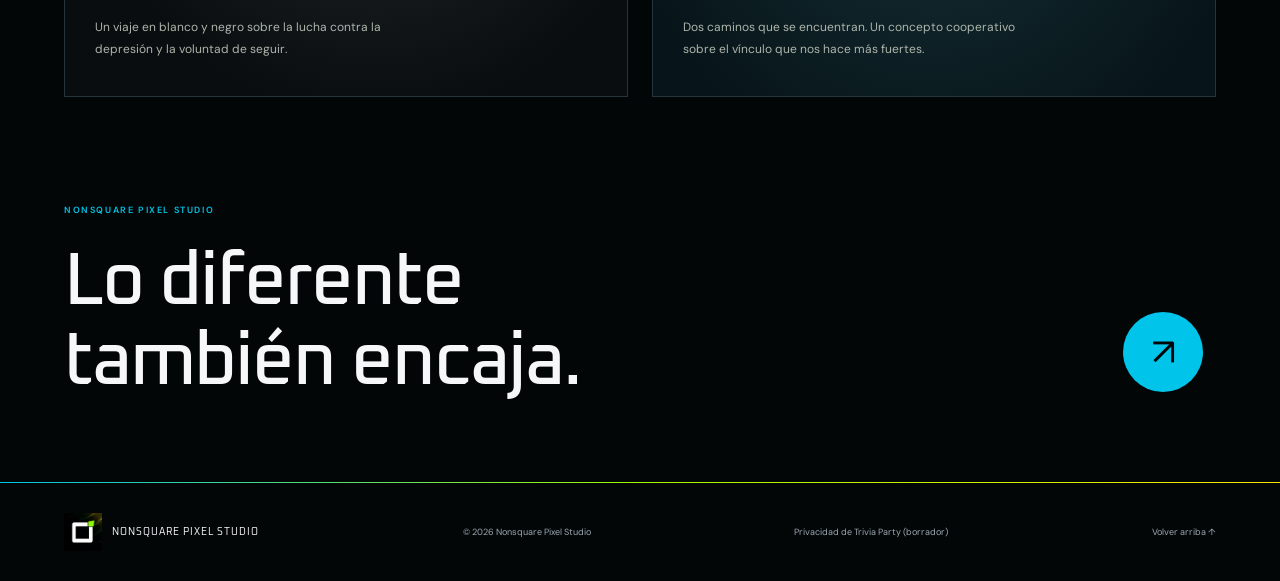
==== commit 3ee750ef: "Visual update" ====
--- a/index.html
+++ b/index.html
@@ -3,39 +3,40 @@
 <head>
   <meta charset="utf-8">
   <meta name="viewport" content="width=device-width, initial-scale=1">
-  <meta name="theme-color" content="#111411">
+  <meta name="theme-color" content="#030607">
   <meta name="description" content="Nonsquare Pixel Studio. Estudio independiente de videojuegos. Descubre Trivia Party y nuestros próximos proyectos.">
   <title>Nonsquare Pixel Studio — Independent games</title>
-  <link rel="icon" type="image/svg+xml" href="assets/icon.svg">
+  <link rel="icon" type="image/png" href="assets/studio-icon.png">
   <link rel="stylesheet" href="styles.css">
+  <link rel="stylesheet" href="brand.css">
   <script src="script.js" defer></script>
 </head>
 <body>
   <a class="skip-link" href="#main" data-es="Saltar al contenido" data-en="Skip to content">Saltar al contenido</a>
   <header class="site-header">
-    <a class="brand" href="#" aria-label="Nonsquare Pixel Studio"><img src="assets/icon.svg" width="38" height="38" alt=""><span>NONSQUARE<span class="brand-sub">PIXEL STUDIO</span></span></a>
+    <a class="brand" href="#" aria-label="Nonsquare Pixel Studio"><img class="brand-mark" src="assets/studio-icon.png" width="56" height="56" alt=""><span class="brand-wordmark" aria-hidden="true"><img src="assets/studio-landscape.png" width="1920" height="1080" alt=""></span></a>
     <nav aria-label="Principal"><a href="#games" data-es="Juegos" data-en="Games">Juegos</a><a href="#studio" data-es="Estudio" data-en="Studio">Estudio</a><button id="language" type="button" aria-label="Switch to English">EN <span aria-hidden="true">↗</span></button></nav>
   </header>
   <main id="main">
     <section class="hero" aria-labelledby="hero-title">
-      <svg class="wave-grid" viewBox="0 0 1440 900" preserveAspectRatio="xMidYMid slice" aria-hidden="true"><defs><pattern id="grid" width="65" height="65" patternUnits="userSpaceOnUse"><path d="M65 0H0V65" fill="none" stroke="#a5b89b" stroke-width=".7"/></pattern><filter id="wave"><feTurbulence type="fractalNoise" baseFrequency=".002 .003" numOctaves="1" seed="8" result="noise"/><feDisplacementMap in="SourceGraphic" in2="noise" scale="190" xChannelSelector="R" yChannelSelector="G"/></filter><radialGradient id="fade"><stop offset="0" stop-color="white"/><stop offset="1" stop-color="black"/></radialGradient><mask id="mask"><rect width="1440" height="900" fill="url(#fade)"/></mask></defs><g mask="url(#mask)" opacity=".45"><rect x="-150" y="-150" width="1800" height="1200" fill="url(#grid)" filter="url(#wave)"/></g></svg>
       <div class="hero-top"><span class="eyebrow"><i></i> <span data-es="ESTUDIO INDEPENDIENTE DE VIDEOJUEGOS" data-en="INDEPENDENT GAME STUDIO">ESTUDIO INDEPENDIENTE DE VIDEOJUEGOS</span></span><span class="tiny hero-index">EST. / OWN YOUR SHAPE</span></div>
+      <picture class="brand-visual"><source media="(max-width: 700px)" srcset="assets/studio-vertical.png"><img src="assets/studio-landscape.png" width="1920" height="1080" alt="Nonsquare Pixel Studio — Play. Create. Inspire." fetchpriority="high"></picture>
       <div class="hero-copy"><h1 id="hero-title"><span data-es="Fuera del" data-en="Outside the">Fuera del</span><br><span class="outlined" data-es="molde." data-en="ordinary.">molde.</span><span class="rogue-pixel" aria-hidden="true"></span></h1><div class="hero-bottom"><p data-es="Ideas con forma propia. Juegos para compartir, explorar y sentir." data-en="Ideas with a shape of their own. Games to share, explore, and feel.">Ideas con forma propia. Juegos para compartir, explorar y sentir.</p><a class="button primary" href="#games"><span data-es="Explora nuestros juegos" data-en="Explore our games">Explora nuestros juegos</span><span aria-hidden="true">↘</span></a></div></div>
       <div class="hero-footer"><span>NONSQUARE / PIXEL STUDIO</span><span data-es="UNA PERSPECTIVA DIFERENTE ↓" data-en="A DIFFERENT PERSPECTIVE ↓">UNA PERSPECTIVA DIFERENTE ↓</span></div>
     </section>
     <section class="games section-wrap" id="games" aria-labelledby="games-title">
       <div class="section-heading"><span class="eyebrow" data-es="01 / NUESTROS JUEGOS" data-en="01 / OUR GAMES">01 / NUESTROS JUEGOS</span><h2 id="games-title" data-es="La próxima partida." data-en="Your next game night.">La próxima partida.</h2></div>
       <article class="featured-game">
-        <div class="game-art"><div class="art-top"><span class="tag dark" data-es="EN DESARROLLO" data-en="IN DEVELOPMENT">EN DESARROLLO</span><span>01 — TP</span></div><div class="party-title" aria-hidden="true">TRIVIA<br><span>PARTY</span><b>✳</b></div><div class="board-scene" aria-hidden="true"><div class="board-path"><span></span><span></span><span></span><span></span><span></span><span></span><span></span><span></span><span></span></div><div class="pawn pawn-one"></div><div class="pawn pawn-two"></div><div class="question-tile">?</div><div class="spark">✦</div><div class="floating-tile">!</div></div><span class="art-caption" data-es="ILUSTRACIÓN CONCEPTUAL · NO ES UNA CAPTURA DEL JUEGO" data-en="CONCEPT ART · NOT A GAMEPLAY SCREENSHOT">ILUSTRACIÓN CONCEPTUAL · NO ES UNA CAPTURA DEL JUEGO</span></div>
+        <div class="game-art"><div class="art-top"><span class="tag dark" data-es="EN DESARROLLO" data-en="IN DEVELOPMENT">EN DESARROLLO</span><span>01 — TP</span></div><div class="party-logo-wrap"><img class="party-logo" src="assets/trivia-party-logo.png" width="128" height="128" alt="Trivia Party" loading="lazy"></div><div class="board-scene" aria-hidden="true"><div class="board-path"><span></span><span></span><span></span><span></span><span></span><span></span><span></span><span></span><span></span></div><div class="pawn pawn-one"></div><div class="pawn pawn-two"></div><div class="question-tile">?</div><div class="spark">✦</div><div class="floating-tile">!</div></div><span class="art-caption" data-es="ILUSTRACIÓN CONCEPTUAL · NO ES UNA CAPTURA DEL JUEGO" data-en="CONCEPT ART · NOT A GAMEPLAY SCREENSHOT">ILUSTRACIÓN CONCEPTUAL · NO ES UNA CAPTURA DEL JUEGO</span></div>
         <div class="game-copy"><span class="eyebrow accent" data-es="NUESTRO PROYECTO ACTUAL" data-en="OUR CURRENT PROJECT">NUESTRO PROYECTO ACTUAL</span><h3>Trivia Party<span class="small-pixel" aria-hidden="true"></span></h3><p class="lead" data-es="Una respuesta puede cambiar la partida." data-en="One answer can change the game.">Una respuesta puede cambiar la partida.</p><p data-es="Un juego de tablero y preguntas donde el conocimiento se encuentra con la competencia. Recorre el tablero, enfréntate en arenas y dale un giro a la partida con hechizos." data-en="A board and trivia game where knowledge meets competition. Travel across the board, face off in arenas, and turn the game around with spells.">Un juego de tablero y preguntas donde el conocimiento se encuentra con la competencia. Recorre el tablero, enfréntate en arenas y dale un giro a la partida con hechizos.</p><div class="tags"><span data-es="Preguntas" data-en="Trivia">Preguntas</span><span data-es="Tablero" data-en="Board game">Tablero</span><span data-es="Multijugador" data-en="Multiplayer">Multijugador</span></div><dl class="game-details"><div><dt data-es="PLATAFORMA PREVISTA" data-en="PLANNED PLATFORM">PLATAFORMA PREVISTA</dt><dd>PC / Windows</dd></div><div><dt data-es="ESTADO" data-en="STATUS">ESTADO</dt><dd data-es="En desarrollo" data-en="In development">En desarrollo</dd></div></dl><a class="text-link" href="#trivia-details"><span data-es="Conoce la propuesta" data-en="Discover the concept">Conoce la propuesta</span><span aria-hidden="true">↗</span></a></div>
       </article>
       <div class="game-features" id="trivia-details"><div><span class="feature-number">01</span><h4 data-es="Cada turno cuenta" data-en="Every turn counts">Cada turno cuenta</h4><p data-es="El tablero conecta las preguntas y los desafíos de cada partida." data-en="The board connects the questions and challenges of each match.">El tablero conecta las preguntas y los desafíos de cada partida.</p></div><div><span class="feature-number">02</span><h4 data-es="Del tablero a la arena" data-en="From board to arena">Del tablero a la arena</h4><p data-es="Arenas de preguntas que combinan respuestas, movimiento y competencia." data-en="Trivia arenas that bring together answers, movement, and competition.">Arenas de preguntas que combinan respuestas, movimiento y competencia.</p></div><div><span class="feature-number">03</span><h4 data-es="Un toque de magia" data-en="A little magic">Un toque de magia</h4><p data-es="Los hechizos forman parte de la propuesta y están en desarrollo." data-en="Spells are part of the concept and are currently in development.">Los hechizos forman parte de la propuesta y están en desarrollo.</p></div></div>
       <div class="development-note"><span class="status-dot"></span><p data-es="Estamos construyendo Trivia Party. La fecha de lanzamiento y el acceso a pruebas se anunciarán más adelante." data-en="We’re building Trivia Party. A release date and playtest access will be announced later.">Estamos construyendo Trivia Party. La fecha de lanzamiento y el acceso a pruebas se anunciarán más adelante.</p></div>
     </section>
-    <section class="studio section-wrap" id="studio" aria-labelledby="studio-title"><div class="studio-symbol" aria-hidden="true"><span></span><span></span><span></span><span></span><span></span><span></span><span></span><span></span><span></span></div><div class="studio-copy"><span class="eyebrow" data-es="02 / EL ESTUDIO" data-en="02 / THE STUDIO">02 / EL ESTUDIO</span><h2 id="studio-title" data-es="Un píxel distinto.\nUna forma de ver." data-en="A different pixel.\nA point of view.">Un píxel distinto.<br>Una forma de ver.</h2><p data-es="Nonsquare Pixel Studio es un estudio independiente de videojuegos. Nos interesan las ideas con identidad: desde la diversión de una partida compartida hasta historias que exploran lo que nos conecta." data-en="Nonsquare Pixel Studio is an independent game studio. We’re drawn to ideas with an identity, from the fun of a shared game to stories that explore what connects us.">Nonsquare Pixel Studio es un estudio independiente de videojuegos. Nos interesan las ideas con identidad: desde la diversión de una partida compartida hasta historias que exploran lo que nos conecta.</p><p class="muted" data-es="Nuestro foco actual es Trivia Party. Los siguientes proyectos son conceptos para el futuro del estudio." data-en="Our current focus is Trivia Party. The following projects are concepts for the studio’s future.">Nuestro foco actual es Trivia Party. Los siguientes proyectos son conceptos para el futuro del estudio.</p></div></section>
+    <section class="studio section-wrap" id="studio" aria-labelledby="studio-title"><div class="studio-emblem"><img src="assets/studio-icon.png" width="400" height="400" alt="" loading="lazy"></div><div class="studio-copy"><span class="eyebrow" data-es="02 / EL ESTUDIO" data-en="02 / THE STUDIO">02 / EL ESTUDIO</span><h2 id="studio-title" data-es="Un píxel distinto.\nUna forma de ver." data-en="A different pixel.\nA point of view.">Un píxel distinto.<br>Una forma de ver.</h2><p data-es="Nonsquare Pixel Studio es un estudio independiente de videojuegos. Nos interesan las ideas con identidad: desde la diversión de una partida compartida hasta historias que exploran lo que nos conecta." data-en="Nonsquare Pixel Studio is an independent game studio. We’re drawn to ideas with an identity, from the fun of a shared game to stories that explore what connects us.">Nonsquare Pixel Studio es un estudio independiente de videojuegos. Nos interesan las ideas con identidad: desde la diversión de una partida compartida hasta historias que exploran lo que nos conecta.</p><p class="muted" data-es="Nuestro foco actual es Trivia Party. Los siguientes proyectos son conceptos para el futuro del estudio." data-en="Our current focus is Trivia Party. The following projects are concepts for the studio’s future.">Nuestro foco actual es Trivia Party. Los siguientes proyectos son conceptos para el futuro del estudio.</p></div></section>
     <section class="future section-wrap" aria-labelledby="future-title"><div class="future-heading"><h2 id="future-title" data-es="En el horizonte" data-en="On the horizon">En el horizonte</h2><span class="eyebrow" data-es="IDEAS PARA EL FUTURO" data-en="IDEAS FOR THE FUTURE">IDEAS PARA EL FUTURO</span></div><div class="future-grid"><article class="future-card still"><span class="tag" data-es="CONCEPTO" data-en="CONCEPT">CONCEPTO</span><div class="still-art" aria-hidden="true"><span></span></div><div class="future-content"><span class="tiny" data-es="PLATAFORMAS · PSICOLÓGICO" data-en="PLATFORMER · PSYCHOLOGICAL">PLATAFORMAS · PSICOLÓGICO</span><h3>Still Here</h3><p data-es="Un viaje en blanco y negro sobre la lucha contra la depresión y la voluntad de seguir." data-en="A black-and-white journey about the struggle with depression and the will to keep going.">Un viaje en blanco y negro sobre la lucha contra la depresión y la voluntad de seguir.</p></div></article><article class="future-card lifebound"><span class="tag" data-es="CONCEPTO" data-en="CONCEPT">CONCEPTO</span><div class="life-art" aria-hidden="true"><span></span><i></i><span></span></div><div class="future-content"><span class="tiny" data-es="PLATAFORMAS · COOPERATIVO" data-en="PLATFORMER · CO-OP">PLATAFORMAS · COOPERATIVO</span><h3>Lifebound</h3><p data-es="Dos caminos que se encuentran. Un concepto cooperativo sobre el vínculo que nos hace más fuertes." data-en="Two paths that meet. A co-op concept about the connection that makes us stronger.">Dos caminos que se encuentran. Un concepto cooperativo sobre el vínculo que nos hace más fuertes.</p></div></article></div></section>
     <section class="closing section-wrap"><span class="eyebrow">NONSQUARE PIXEL STUDIO</span><p data-es="Lo diferente\ntambién encaja." data-en="Different\nbelongs here.">Lo diferente<br>también encaja.</p><a href="#games" class="round-link" aria-label="Volver a los juegos" data-label-es="Volver a los juegos" data-label-en="Back to games">↗</a></section>
   </main>
-  <footer class="site-footer"><a class="footer-name" href="#">NONSQUARE PIXEL STUDIO<span class="small-pixel" aria-hidden="true"></span></a><span>© <span id="year">2026</span> Nonsquare Pixel Studio</span><a href="privacy.html" data-es="Privacidad de Trivia Party (borrador)" data-en="Trivia Party privacy (draft)">Privacidad de Trivia Party (borrador)</a><a href="#" data-es="Volver arriba ↑" data-en="Back to top ↑">Volver arriba ↑</a></footer>
+  <footer class="site-footer"><a class="footer-name" href="#"><img src="assets/studio-icon.png" width="38" height="38" alt="">NONSQUARE PIXEL STUDIO</a><span>© <span id="year">2026</span> Nonsquare Pixel Studio</span><a href="privacy.html" data-es="Privacidad de Trivia Party (borrador)" data-en="Trivia Party privacy (draft)">Privacidad de Trivia Party (borrador)</a><a href="#" data-es="Volver arriba ↑" data-en="Back to top ↑">Volver arriba ↑</a></footer>
 </body>
 </html>
--- a/brand.css
+++ b/brand.css
@@ -0,0 +1,131 @@
+/* Current Nonsquare identity. Original supplied artwork remains unmodified. */
+@import url('https://fonts.googleapis.com/css2?family=Oxanium:wght@400;500;600;700;800&display=swap');
+
+:root {
+  --bg: #030607;
+  --paper: #f5f7f9;
+  --muted: #9baab3;
+  --green: #a4f900;
+  --cyan: #00c4e9;
+  --pink: #f000a8;
+  --yellow: #f4e600;
+  --line: #1b2c35;
+}
+
+body { background: var(--bg); }
+.site-header { max-width: 1600px; height: 100px; border-bottom-color: #17303a; }
+.brand { gap: 9px; flex-shrink: 0; }
+.brand-mark { width: 56px; height: 56px; object-fit: contain; }
+.brand-wordmark { position: relative; display: block; width: 218px; aspect-ratio: 920 / 230; overflow: hidden; }
+.brand-wordmark img { position: absolute; max-width: none; width: 208.7%; height: auto; left: -54.35%; top: -269.56%; }
+nav a { transition: color .2s; }
+nav a:hover { color: var(--cyan); }
+#language { border-color: #27404b; font-family: 'Oxanium', sans-serif; font-weight: 600; }
+
+.hero { max-width: 1600px; padding: 0; min-height: auto; background: #000; }
+.hero-top { position: absolute; top: 32px; left: 5%; right: 5%; z-index: 1; }
+.hero-top .eyebrow { color: #d3e1e6; text-shadow: 0 1px 8px #000; }
+.hero-index { color: #9eafb9; }
+.brand-visual { display: block; width: 100%; }
+.brand-visual img { display: block; width: 100%; height: auto; aspect-ratio: 16 / 9; object-fit: cover; }
+.hero-copy { display: grid; grid-template-columns: 1fr 1fr; align-items: center; max-width: none; padding: 15px 5% 54px; gap: 50px; background: linear-gradient(#000,#030607); }
+h1 { font-family: 'Oxanium', sans-serif; font-size: clamp(48px,5.4vw,81px); font-weight: 600; line-height: 1.02; letter-spacing: -3px; }
+.outlined { color: var(--paper); -webkit-text-stroke: 0; }
+.rogue-pixel { width: 24px; height: 25px; margin: 0 0 4px 18px; transform: skewY(-10deg); background: var(--green); box-shadow: none; }
+.hero-bottom { display: flex; align-items: flex-start; flex-direction: column; gap: 23px; margin: 0; }
+.hero-bottom p { max-width: 360px; font-size: 16px; color: #aebec7; }
+.button { font-family: 'Oxanium', sans-serif; font-weight: 600; }
+.primary { background: var(--green); padding: 17px 23px; }
+.primary:hover { background: #bcff47; }
+.hero-footer { margin: 0 5%; padding: 22px 0; color: #99acb5; border-top: 1px solid var(--line); }
+
+h2, h3, .game-features h4, .footer-name { font-family: 'Oxanium', sans-serif; }
+h2 { font-weight: 500; letter-spacing: -1.3px; }
+.section-wrap { max-width: 1440px; }
+.section-heading .eyebrow { color: var(--cyan); }
+.featured-game { border-color: #2c3b3f; background: #080e11; }
+.game-art { background: radial-gradient(ellipse at 55% 15%,#4c3b23 0%,#211e17 45%,#0b1113 100%); color: #f4e7bc; min-height: 560px; }
+.game-art::before { content: ''; position: absolute; inset: 0; opacity: .14; background-image: linear-gradient(#bea568 1px,transparent 1px),linear-gradient(90deg,#bea568 1px,transparent 1px); background-size: 52px 52px; mask-image: linear-gradient(transparent,#000); transform: perspective(700px) rotateX(25deg) scale(1.3); }
+.art-top { position: relative; z-index: 2; }
+.tag.dark { color: #ead59b; border-color: #b29b5e60; }
+.party-logo-wrap { position: relative; z-index: 2; width: 235px; height: 190px; margin: 5px auto 0; display: grid; place-items: center; background: #ecdfb6; border: 1px solid #fff0c3; box-shadow: 0 12px 36px #0005; }
+.party-logo { width: 190px; height: 190px; object-fit: contain; image-rendering: auto; }
+.board-scene { bottom: 35px; transform: translateX(-42%) rotate(-15deg) scale(.9); }
+.board-path span { background: #e5d499; border-color: #8d794d; box-shadow: 0 8px 0 #665333; }
+.board-path span:nth-child(2n) { background: #748357; }
+.board-path span:nth-child(3n) { background: #a28aaf; }
+.question-tile { color: #2f3928; }
+.spark { color: #cbb973; }
+.art-caption { color: #c5c0ac; font-size: 7px; }
+.game-copy .accent { color: var(--cyan); }
+.game-copy h3 { font-size: clamp(33px,3vw,44px); font-weight: 600; }
+.tags span { border-color: #30414a; color: #b9cbd3; }
+.text-link { color: var(--cyan); }
+.text-link:hover { color: var(--green); }
+.game-features > div:nth-child(1) .feature-number { color: var(--cyan); }
+.game-features > div:nth-child(2) .feature-number { color: var(--pink); }
+.game-features > div:nth-child(3) .feature-number { color: var(--yellow); }
+.development-note { background: #101a0c; border-color: #293e1e; }
+.development-note p { color: #bbcbb0; }
+.studio { border-color: var(--line); background: radial-gradient(ellipse at 14% 45%,#04303a33,transparent 55%); }
+.studio-emblem { margin: auto; width: min(100%,360px); position: relative; }
+.studio-emblem::after { content: ''; position: absolute; inset: 8%; border: 1px solid #00c4e923; pointer-events: none; }
+.studio-emblem img { display: block; width: 100%; height: auto; }
+.studio-copy .eyebrow { color: var(--cyan); }
+.studio-copy h2 { font-size: clamp(31px,3.7vw,49px); }
+.future-card { border-color: #26343c; }
+.future-card h3 { font-weight: 500; }
+.still { background: radial-gradient(ellipse at 55% 0%,#5b6266 0%,#1c2125 33%,#090d10 75%); }
+.lifebound { background: radial-gradient(ellipse at 50% 0%,#21555b 0%,#11272c 45%,#071419 90%); }
+.closing { border-bottom: 0; }
+.closing p { font-family: 'Oxanium', sans-serif; font-weight: 500; font-size: clamp(38px,5.8vw,75px); letter-spacing: -2px; }
+.closing .eyebrow { color: var(--cyan); }
+.round-link { background: var(--cyan); }
+.site-footer { border-image: linear-gradient(90deg,var(--cyan),var(--green),var(--yellow)) 1; }
+.footer-name { display: flex; align-items: center; gap: 10px; font-size: 10px; }
+.footer-name img { width: 38px; height: 38px; object-fit: contain; }
+.privacy-intro h1 { font-family: 'Oxanium',sans-serif; }
+.privacy-content h2,.privacy-content h3 { font-family: 'Oxanium',sans-serif; }
+
+@media (min-width:1600px) { .brand-visual img { max-height: 760px; } }
+@media (max-width:1000px) {
+  .brand-wordmark { width: 180px; }
+  .hero-copy { gap: 30px; }
+  .game-art { min-height: 560px; }
+  .board-scene { transform: translateX(-48%) rotate(-15deg) scale(.78); }
+  .party-logo-wrap { width: 200px; }
+  .party-logo { width: 190px; height: 190px; }
+}
+@media (max-width:700px) {
+  .site-header { height: 82px; padding: 0 5%; }
+  .brand { gap: 2px; }
+  .brand-mark { width: 43px; height: 43px; }
+  .brand-wordmark { width: 138px; }
+  nav { gap: 13px; }
+  .hero { padding: 0; min-height: auto; }
+  .hero-top { left: 6%; right: 6%; top: 22px; }
+  .brand-visual img { height: 590px; aspect-ratio: auto; object-fit: cover; object-position: center 51%; }
+  .hero-copy { grid-template-columns: 1fr; gap: 25px; padding: 6px 6% 38px; }
+  h1 { font-size: clamp(47px,11vw,72px); letter-spacing: -2px; }
+  .rogue-pixel { width: 19px; height: 20px; margin-left: 13px; }
+  .hero-bottom { gap: 22px; margin-top: 0; }
+  .hero-bottom p { font-size: 14px; max-width: 310px; }
+  .hero-footer { margin: 0 6%; font-size: 7px; }
+  .game-art { min-height: 500px; }
+  .party-logo-wrap { margin-top: 5px; height: 165px; }
+  .party-logo { width: 200px; height: 200px; }
+  .board-scene { transform: translateX(-44%) rotate(-15deg) scale(.85); }
+  .studio-emblem { width: 245px; }
+  .studio { gap: 32px; }
+  .studio-copy h2 { font-size: 33px; }
+  .closing p { font-size: 40px; max-width: 78%; }
+  .round-link { bottom: 63px; }
+  .site-footer .footer-name { font-size: 9px; }
+}
+@media (max-width:370px) {
+  .brand-wordmark { width: 113px; }
+  .brand-mark { width: 34px; height: 34px; }
+  nav { gap: 10px; }
+  .brand-visual img { height: 520px; }
+  .hero-footer { font-size: 6px; }
+}
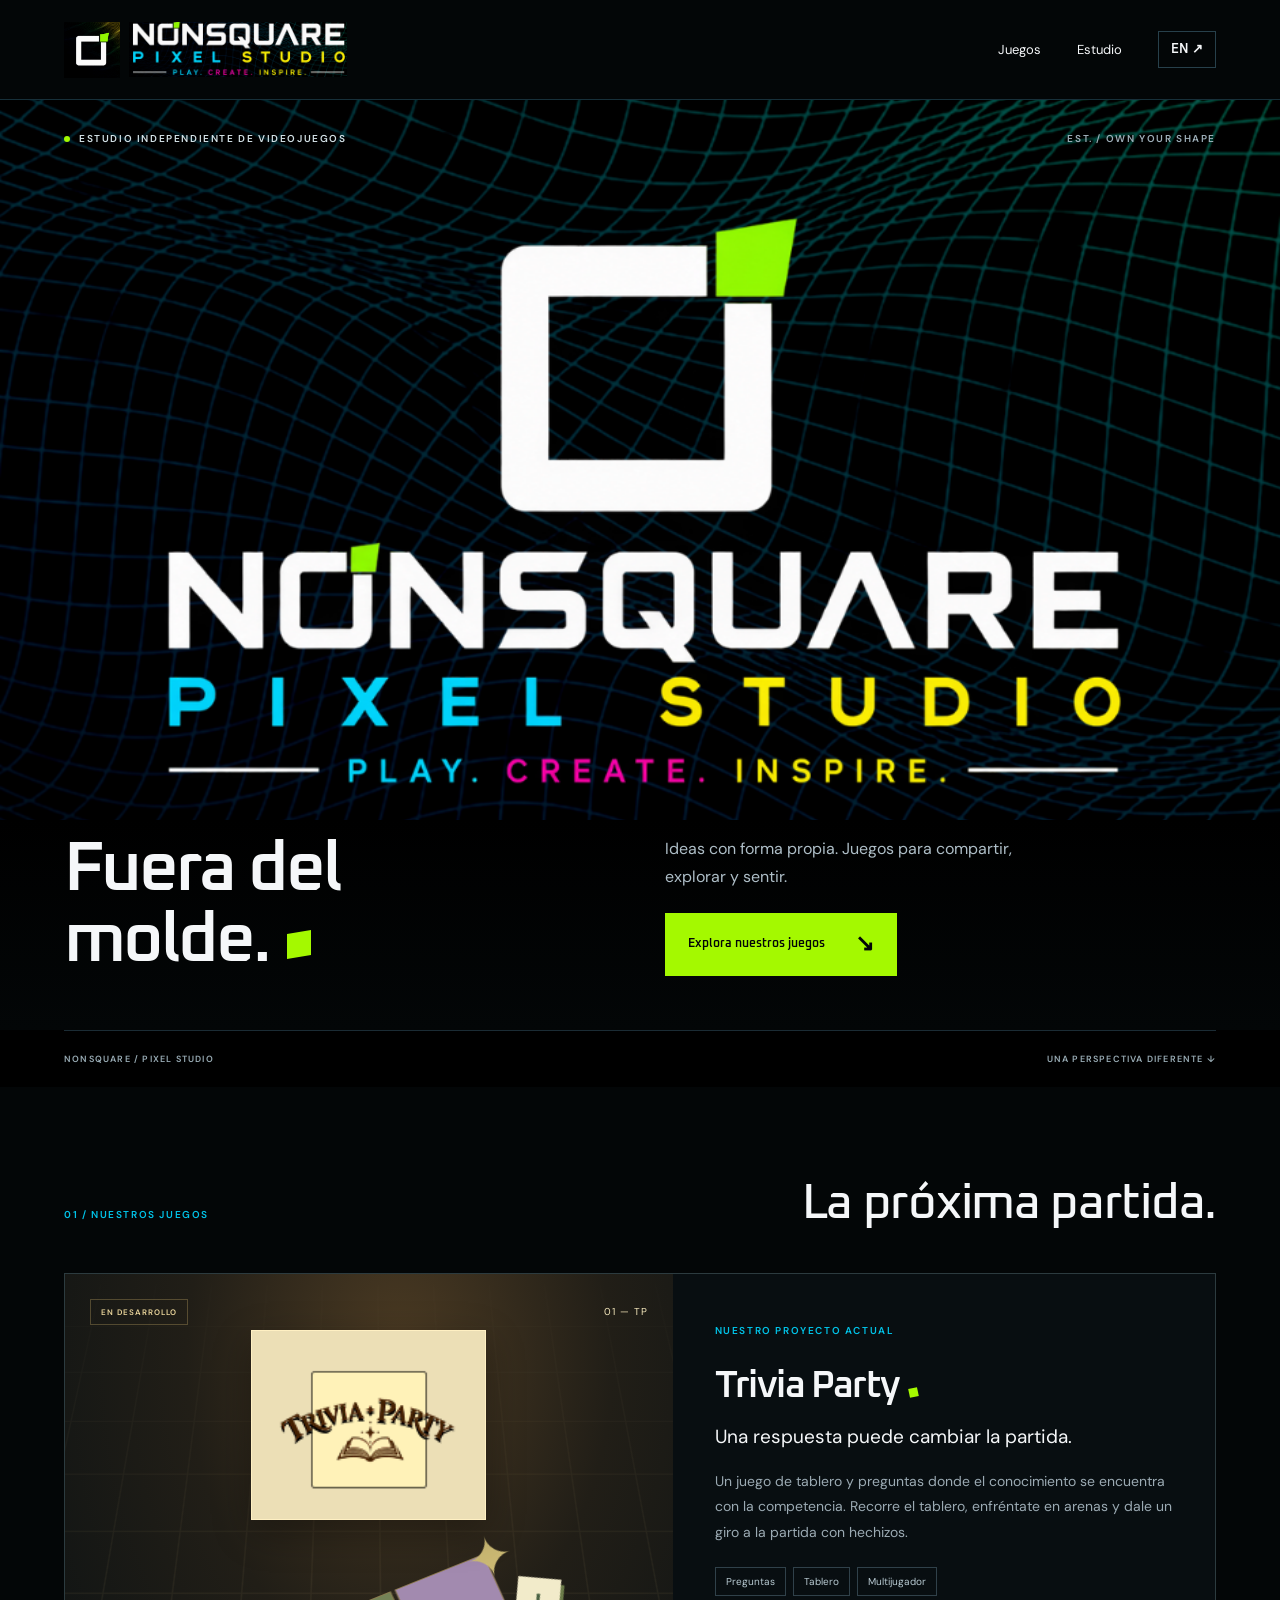
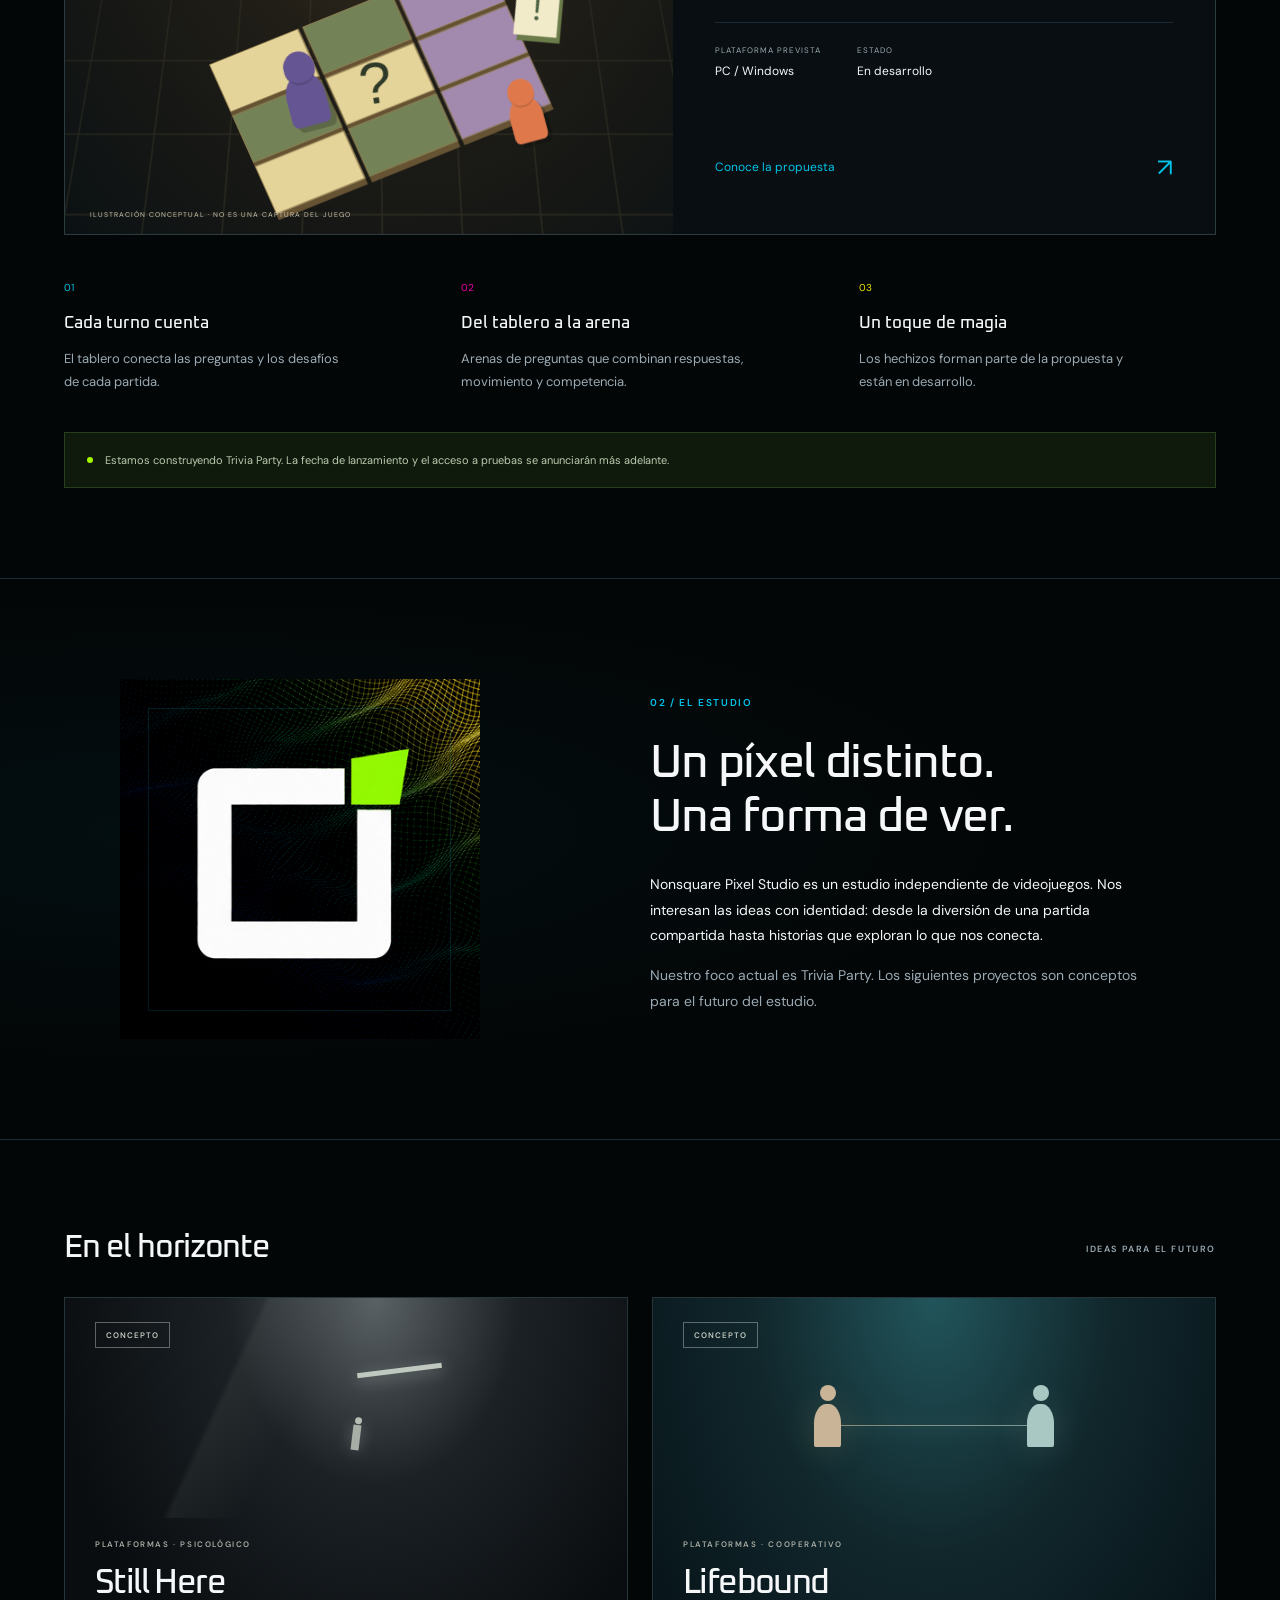
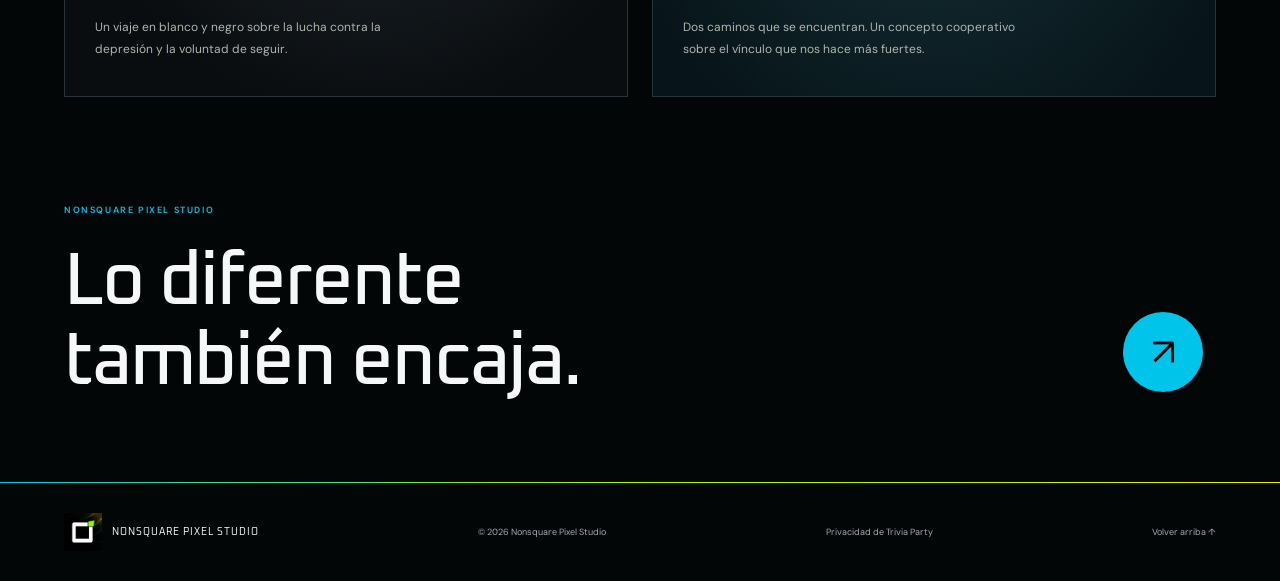
==== commit 8c24cfb3: "Aviso retirado" ====
--- a/index.html
+++ b/index.html
@@ -37,6 +37,6 @@
     <section class="future section-wrap" aria-labelledby="future-title"><div class="future-heading"><h2 id="future-title" data-es="En el horizonte" data-en="On the horizon">En el horizonte</h2><span class="eyebrow" data-es="IDEAS PARA EL FUTURO" data-en="IDEAS FOR THE FUTURE">IDEAS PARA EL FUTURO</span></div><div class="future-grid"><article class="future-card still"><span class="tag" data-es="CONCEPTO" data-en="CONCEPT">CONCEPTO</span><div class="still-art" aria-hidden="true"><span></span></div><div class="future-content"><span class="tiny" data-es="PLATAFORMAS · PSICOLÓGICO" data-en="PLATFORMER · PSYCHOLOGICAL">PLATAFORMAS · PSICOLÓGICO</span><h3>Still Here</h3><p data-es="Un viaje en blanco y negro sobre la lucha contra la depresión y la voluntad de seguir." data-en="A black-and-white journey about the struggle with depression and the will to keep going.">Un viaje en blanco y negro sobre la lucha contra la depresión y la voluntad de seguir.</p></div></article><article class="future-card lifebound"><span class="tag" data-es="CONCEPTO" data-en="CONCEPT">CONCEPTO</span><div class="life-art" aria-hidden="true"><span></span><i></i><span></span></div><div class="future-content"><span class="tiny" data-es="PLATAFORMAS · COOPERATIVO" data-en="PLATFORMER · CO-OP">PLATAFORMAS · COOPERATIVO</span><h3>Lifebound</h3><p data-es="Dos caminos que se encuentran. Un concepto cooperativo sobre el vínculo que nos hace más fuertes." data-en="Two paths that meet. A co-op concept about the connection that makes us stronger.">Dos caminos que se encuentran. Un concepto cooperativo sobre el vínculo que nos hace más fuertes.</p></div></article></div></section>
     <section class="closing section-wrap"><span class="eyebrow">NONSQUARE PIXEL STUDIO</span><p data-es="Lo diferente\ntambién encaja." data-en="Different\nbelongs here.">Lo diferente<br>también encaja.</p><a href="#games" class="round-link" aria-label="Volver a los juegos" data-label-es="Volver a los juegos" data-label-en="Back to games">↗</a></section>
   </main>
-  <footer class="site-footer"><a class="footer-name" href="#"><img src="assets/studio-icon.png" width="38" height="38" alt="">NONSQUARE PIXEL STUDIO</a><span>© <span id="year">2026</span> Nonsquare Pixel Studio</span><a href="privacy.html" data-es="Privacidad de Trivia Party (borrador)" data-en="Trivia Party privacy (draft)">Privacidad de Trivia Party (borrador)</a><a href="#" data-es="Volver arriba ↑" data-en="Back to top ↑">Volver arriba ↑</a></footer>
+  <footer class="site-footer"><a class="footer-name" href="#"><img src="assets/studio-icon.png" width="38" height="38" alt="">NONSQUARE PIXEL STUDIO</a><span>© <span id="year">2026</span> Nonsquare Pixel Studio</span><a href="privacy.html" data-es="Privacidad de Trivia Party" data-en="Trivia Party privacy">Privacidad de Trivia Party</a><a href="#" data-es="Volver arriba ↑" data-en="Back to top ↑">Volver arriba ↑</a></footer>
 </body>
 </html>
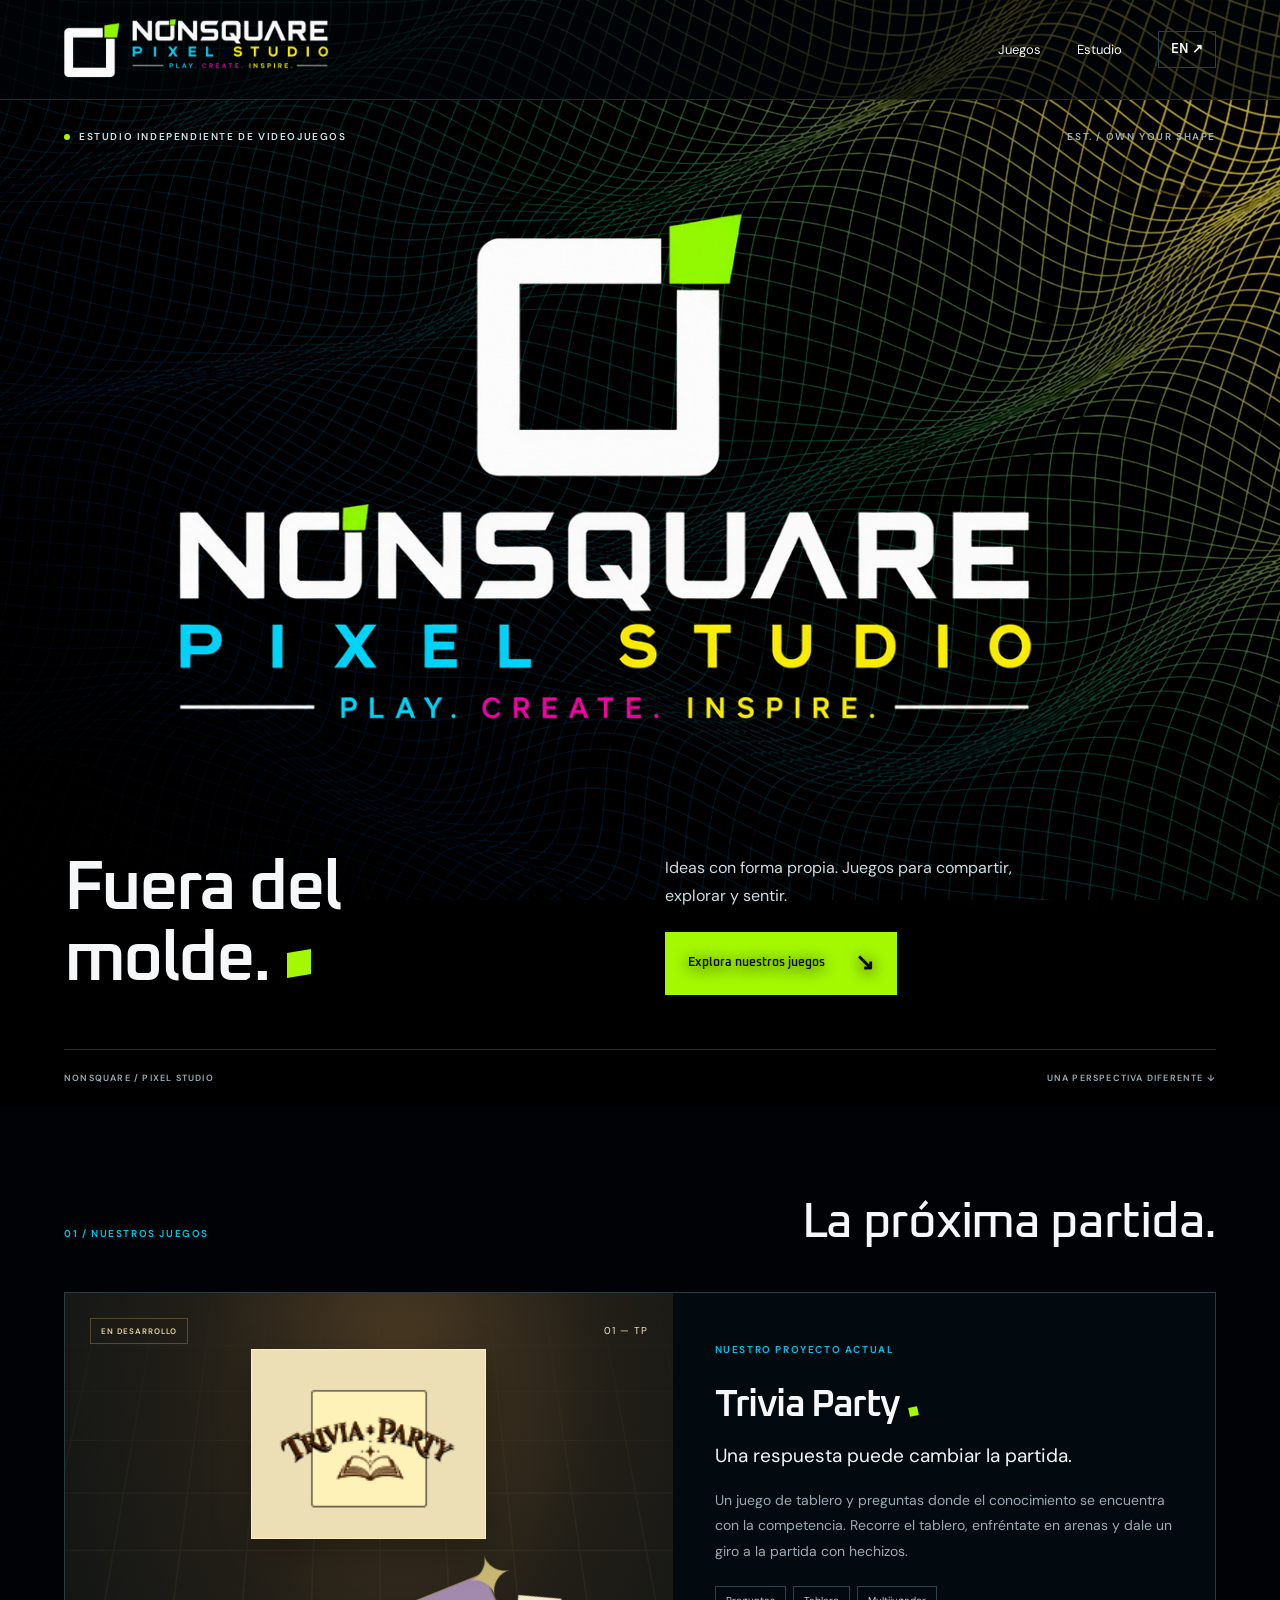
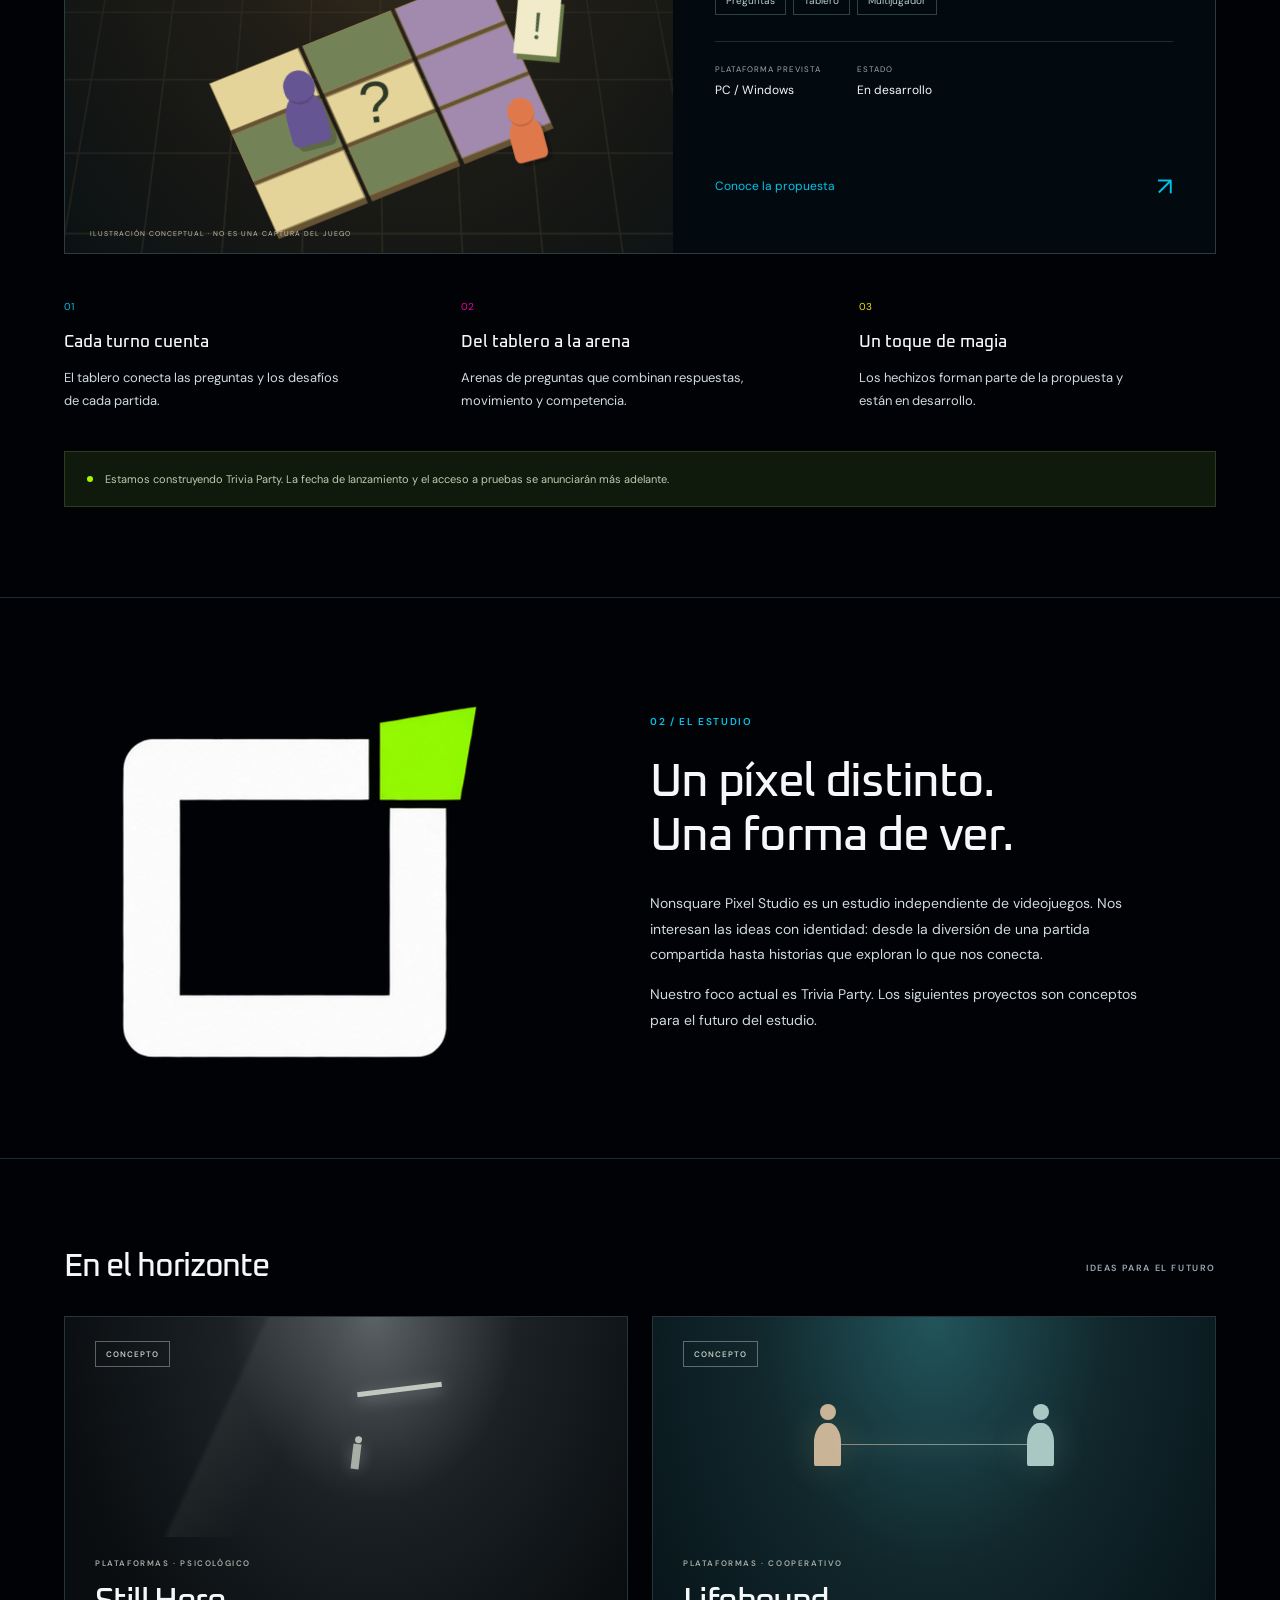
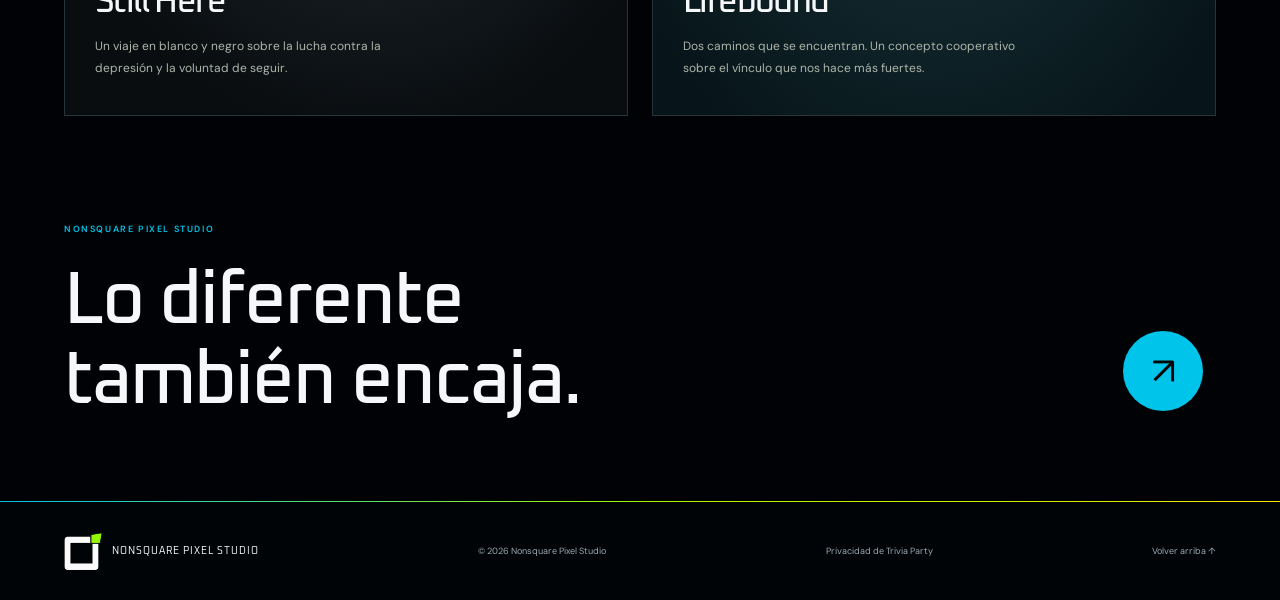
==== commit 526f1f33: "Update visual de la pagina" ====
--- a/index.html
+++ b/index.html
@@ -12,15 +12,16 @@
   <script src="script.js" defer></script>
 </head>
 <body>
+  <div class="site-backdrop" aria-hidden="true"></div>
   <a class="skip-link" href="#main" data-es="Saltar al contenido" data-en="Skip to content">Saltar al contenido</a>
   <header class="site-header">
-    <a class="brand" href="#" aria-label="Nonsquare Pixel Studio"><img class="brand-mark" src="assets/studio-icon.png" width="56" height="56" alt=""><span class="brand-wordmark" aria-hidden="true"><img src="assets/studio-landscape.png" width="1920" height="1080" alt=""></span></a>
+    <a class="brand" href="#" aria-label="Nonsquare Pixel Studio"><span class="brand-mark" aria-hidden="true"><img src="assets/OnlyIcon.png" width="1920" height="1920" alt=""></span><span class="brand-wordmark" aria-hidden="true"><img src="assets/OnlyLogo.png" width="1920" height="1920" alt=""></span></a>
     <nav aria-label="Principal"><a href="#games" data-es="Juegos" data-en="Games">Juegos</a><a href="#studio" data-es="Estudio" data-en="Studio">Estudio</a><button id="language" type="button" aria-label="Switch to English">EN <span aria-hidden="true">↗</span></button></nav>
   </header>
   <main id="main">
     <section class="hero" aria-labelledby="hero-title">
       <div class="hero-top"><span class="eyebrow"><i></i> <span data-es="ESTUDIO INDEPENDIENTE DE VIDEOJUEGOS" data-en="INDEPENDENT GAME STUDIO">ESTUDIO INDEPENDIENTE DE VIDEOJUEGOS</span></span><span class="tiny hero-index">EST. / OWN YOUR SHAPE</span></div>
-      <picture class="brand-visual"><source media="(max-width: 700px)" srcset="assets/studio-vertical.png"><img src="assets/studio-landscape.png" width="1920" height="1080" alt="Nonsquare Pixel Studio — Play. Create. Inspire." fetchpriority="high"></picture>
+      <div class="brand-visual"><img src="assets/OnlyLogo.png" width="1920" height="1920" alt="Nonsquare Pixel Studio — Play. Create. Inspire." fetchpriority="high"></div>
       <div class="hero-copy"><h1 id="hero-title"><span data-es="Fuera del" data-en="Outside the">Fuera del</span><br><span class="outlined" data-es="molde." data-en="ordinary.">molde.</span><span class="rogue-pixel" aria-hidden="true"></span></h1><div class="hero-bottom"><p data-es="Ideas con forma propia. Juegos para compartir, explorar y sentir." data-en="Ideas with a shape of their own. Games to share, explore, and feel.">Ideas con forma propia. Juegos para compartir, explorar y sentir.</p><a class="button primary" href="#games"><span data-es="Explora nuestros juegos" data-en="Explore our games">Explora nuestros juegos</span><span aria-hidden="true">↘</span></a></div></div>
       <div class="hero-footer"><span>NONSQUARE / PIXEL STUDIO</span><span data-es="UNA PERSPECTIVA DIFERENTE ↓" data-en="A DIFFERENT PERSPECTIVE ↓">UNA PERSPECTIVA DIFERENTE ↓</span></div>
     </section>
@@ -33,10 +34,10 @@
       <div class="game-features" id="trivia-details"><div><span class="feature-number">01</span><h4 data-es="Cada turno cuenta" data-en="Every turn counts">Cada turno cuenta</h4><p data-es="El tablero conecta las preguntas y los desafíos de cada partida." data-en="The board connects the questions and challenges of each match.">El tablero conecta las preguntas y los desafíos de cada partida.</p></div><div><span class="feature-number">02</span><h4 data-es="Del tablero a la arena" data-en="From board to arena">Del tablero a la arena</h4><p data-es="Arenas de preguntas que combinan respuestas, movimiento y competencia." data-en="Trivia arenas that bring together answers, movement, and competition.">Arenas de preguntas que combinan respuestas, movimiento y competencia.</p></div><div><span class="feature-number">03</span><h4 data-es="Un toque de magia" data-en="A little magic">Un toque de magia</h4><p data-es="Los hechizos forman parte de la propuesta y están en desarrollo." data-en="Spells are part of the concept and are currently in development.">Los hechizos forman parte de la propuesta y están en desarrollo.</p></div></div>
       <div class="development-note"><span class="status-dot"></span><p data-es="Estamos construyendo Trivia Party. La fecha de lanzamiento y el acceso a pruebas se anunciarán más adelante." data-en="We’re building Trivia Party. A release date and playtest access will be announced later.">Estamos construyendo Trivia Party. La fecha de lanzamiento y el acceso a pruebas se anunciarán más adelante.</p></div>
     </section>
-    <section class="studio section-wrap" id="studio" aria-labelledby="studio-title"><div class="studio-emblem"><img src="assets/studio-icon.png" width="400" height="400" alt="" loading="lazy"></div><div class="studio-copy"><span class="eyebrow" data-es="02 / EL ESTUDIO" data-en="02 / THE STUDIO">02 / EL ESTUDIO</span><h2 id="studio-title" data-es="Un píxel distinto.\nUna forma de ver." data-en="A different pixel.\nA point of view.">Un píxel distinto.<br>Una forma de ver.</h2><p data-es="Nonsquare Pixel Studio es un estudio independiente de videojuegos. Nos interesan las ideas con identidad: desde la diversión de una partida compartida hasta historias que exploran lo que nos conecta." data-en="Nonsquare Pixel Studio is an independent game studio. We’re drawn to ideas with an identity, from the fun of a shared game to stories that explore what connects us.">Nonsquare Pixel Studio es un estudio independiente de videojuegos. Nos interesan las ideas con identidad: desde la diversión de una partida compartida hasta historias que exploran lo que nos conecta.</p><p class="muted" data-es="Nuestro foco actual es Trivia Party. Los siguientes proyectos son conceptos para el futuro del estudio." data-en="Our current focus is Trivia Party. The following projects are concepts for the studio’s future.">Nuestro foco actual es Trivia Party. Los siguientes proyectos son conceptos para el futuro del estudio.</p></div></section>
+    <section class="studio section-wrap" id="studio" aria-labelledby="studio-title"><div class="studio-emblem"><img src="assets/OnlyIcon.png" width="1920" height="1920" alt="" loading="lazy"></div><div class="studio-copy"><span class="eyebrow" data-es="02 / EL ESTUDIO" data-en="02 / THE STUDIO">02 / EL ESTUDIO</span><h2 id="studio-title" data-es="Un píxel distinto.\nUna forma de ver." data-en="A different pixel.\nA point of view.">Un píxel distinto.<br>Una forma de ver.</h2><p data-es="Nonsquare Pixel Studio es un estudio independiente de videojuegos. Nos interesan las ideas con identidad: desde la diversión de una partida compartida hasta historias que exploran lo que nos conecta." data-en="Nonsquare Pixel Studio is an independent game studio. We’re drawn to ideas with an identity, from the fun of a shared game to stories that explore what connects us.">Nonsquare Pixel Studio es un estudio independiente de videojuegos. Nos interesan las ideas con identidad: desde la diversión de una partida compartida hasta historias que exploran lo que nos conecta.</p><p class="muted" data-es="Nuestro foco actual es Trivia Party. Los siguientes proyectos son conceptos para el futuro del estudio." data-en="Our current focus is Trivia Party. The following projects are concepts for the studio’s future.">Nuestro foco actual es Trivia Party. Los siguientes proyectos son conceptos para el futuro del estudio.</p></div></section>
     <section class="future section-wrap" aria-labelledby="future-title"><div class="future-heading"><h2 id="future-title" data-es="En el horizonte" data-en="On the horizon">En el horizonte</h2><span class="eyebrow" data-es="IDEAS PARA EL FUTURO" data-en="IDEAS FOR THE FUTURE">IDEAS PARA EL FUTURO</span></div><div class="future-grid"><article class="future-card still"><span class="tag" data-es="CONCEPTO" data-en="CONCEPT">CONCEPTO</span><div class="still-art" aria-hidden="true"><span></span></div><div class="future-content"><span class="tiny" data-es="PLATAFORMAS · PSICOLÓGICO" data-en="PLATFORMER · PSYCHOLOGICAL">PLATAFORMAS · PSICOLÓGICO</span><h3>Still Here</h3><p data-es="Un viaje en blanco y negro sobre la lucha contra la depresión y la voluntad de seguir." data-en="A black-and-white journey about the struggle with depression and the will to keep going.">Un viaje en blanco y negro sobre la lucha contra la depresión y la voluntad de seguir.</p></div></article><article class="future-card lifebound"><span class="tag" data-es="CONCEPTO" data-en="CONCEPT">CONCEPTO</span><div class="life-art" aria-hidden="true"><span></span><i></i><span></span></div><div class="future-content"><span class="tiny" data-es="PLATAFORMAS · COOPERATIVO" data-en="PLATFORMER · CO-OP">PLATAFORMAS · COOPERATIVO</span><h3>Lifebound</h3><p data-es="Dos caminos que se encuentran. Un concepto cooperativo sobre el vínculo que nos hace más fuertes." data-en="Two paths that meet. A co-op concept about the connection that makes us stronger.">Dos caminos que se encuentran. Un concepto cooperativo sobre el vínculo que nos hace más fuertes.</p></div></article></div></section>
     <section class="closing section-wrap"><span class="eyebrow">NONSQUARE PIXEL STUDIO</span><p data-es="Lo diferente\ntambién encaja." data-en="Different\nbelongs here.">Lo diferente<br>también encaja.</p><a href="#games" class="round-link" aria-label="Volver a los juegos" data-label-es="Volver a los juegos" data-label-en="Back to games">↗</a></section>
   </main>
-  <footer class="site-footer"><a class="footer-name" href="#"><img src="assets/studio-icon.png" width="38" height="38" alt="">NONSQUARE PIXEL STUDIO</a><span>© <span id="year">2026</span> Nonsquare Pixel Studio</span><a href="privacy.html" data-es="Privacidad de Trivia Party" data-en="Trivia Party privacy">Privacidad de Trivia Party</a><a href="#" data-es="Volver arriba ↑" data-en="Back to top ↑">Volver arriba ↑</a></footer>
+  <footer class="site-footer"><a class="footer-name" href="#"><span class="brand-mark footer-mark" aria-hidden="true"><img src="assets/OnlyIcon.png" width="1920" height="1920" alt=""></span>NONSQUARE PIXEL STUDIO</a><span>© <span id="year">2026</span> Nonsquare Pixel Studio</span><a href="privacy.html" data-es="Privacidad de Trivia Party" data-en="Trivia Party privacy">Privacidad de Trivia Party</a><a href="#" data-es="Volver arriba ↑" data-en="Back to top ↑">Volver arriba ↑</a></footer>
 </body>
 </html>
--- a/brand.css
+++ b/brand.css
@@ -129,3 +129,80 @@
   .brand-visual img { height: 520px; }
   .hero-footer { font-size: 6px; }
 }
+
+/* The grid belongs to the viewport. All page content stays in normal flow. */
+body { isolation: isolate; background: #000; }
+.site-backdrop {
+  position: fixed;
+  inset: 0;
+  z-index: 0;
+  pointer-events: none;
+  background: #000 url('assets/BackGrid.png') center top / cover no-repeat;
+}
+.site-backdrop::after {
+  content: '';
+  position: absolute;
+  inset: 0;
+  background: rgb(0 0 0 / 22%);
+}
+body > .site-header, body > main, body > .site-footer { position: relative; z-index: 1; }
+.skip-link { z-index: 10; }
+.site-header { background: rgb(0 5 8 / 65%); }
+.hero, .hero-copy, .studio { background: transparent; }
+.hero { overflow: hidden; }
+.hero-top { top: 30px; }
+.brand-visual {
+  position: relative;
+  width: min(76%, 950px);
+  aspect-ratio: 1000 / 620;
+  margin: 95px auto 55px;
+  overflow: hidden;
+}
+.brand-visual img {
+  position: absolute;
+  display: block;
+  width: 192%;
+  max-width: none;
+  height: auto;
+  max-height: none;
+  aspect-ratio: 1;
+  object-fit: contain;
+  left: -50%;
+  top: -115%;
+}
+.brand-mark {
+  position: relative;
+  display: block;
+  flex: 0 0 auto;
+  overflow: hidden;
+}
+.brand-mark img {
+  position: absolute;
+  width: 167%;
+  max-width: none;
+  height: auto;
+  left: -35%;
+  top: -30%;
+}
+.brand-wordmark { aspect-ratio: 1000 / 280; }
+.brand-wordmark img { width: 192%; height: auto; left: -50%; top: -371%; }
+.hero-copy { text-shadow: 0 2px 15px #000; }
+.hero-bottom p, .game-features p, .studio-copy p { color: #d0dbe0; }
+.hero-footer { background: rgb(0 0 0 / 35%); }
+.games, .studio, .future, .closing { background-color: rgb(0 5 9 / 58%); }
+.featured-game { background: rgb(4 12 17 / 90%); }
+.studio-emblem { aspect-ratio: 1; overflow: hidden; }
+.studio-emblem img { position: absolute; width: 167%; max-width: none; height: auto; top: -30%; left: -35%; }
+.studio-emblem::after { display: none; }
+.site-footer { background: rgb(0 5 8 / 80%); }
+.footer-name .footer-mark { width: 38px; height: 38px; }
+.footer-name .footer-mark img { width: 167%; height: auto; object-fit: contain; }
+.privacy-page { background: rgb(0 5 9 / 90%); }
+.privacy-toc { background: rgb(0 5 9 / 92%); padding: 0 12px; }
+@media (max-width:700px) {
+  .brand-visual { width: 90%; margin: 105px auto 65px; }
+  .brand-visual img { width: 192%; height: auto; aspect-ratio: 1; object-position: center; }
+  .hero-copy { padding-top: 0; padding-bottom: 40px; }
+  .site-backdrop { background-position: 57% top; }
+  .games, .studio, .future, .closing { background-color: rgb(0 5 9 / 70%); }
+}
